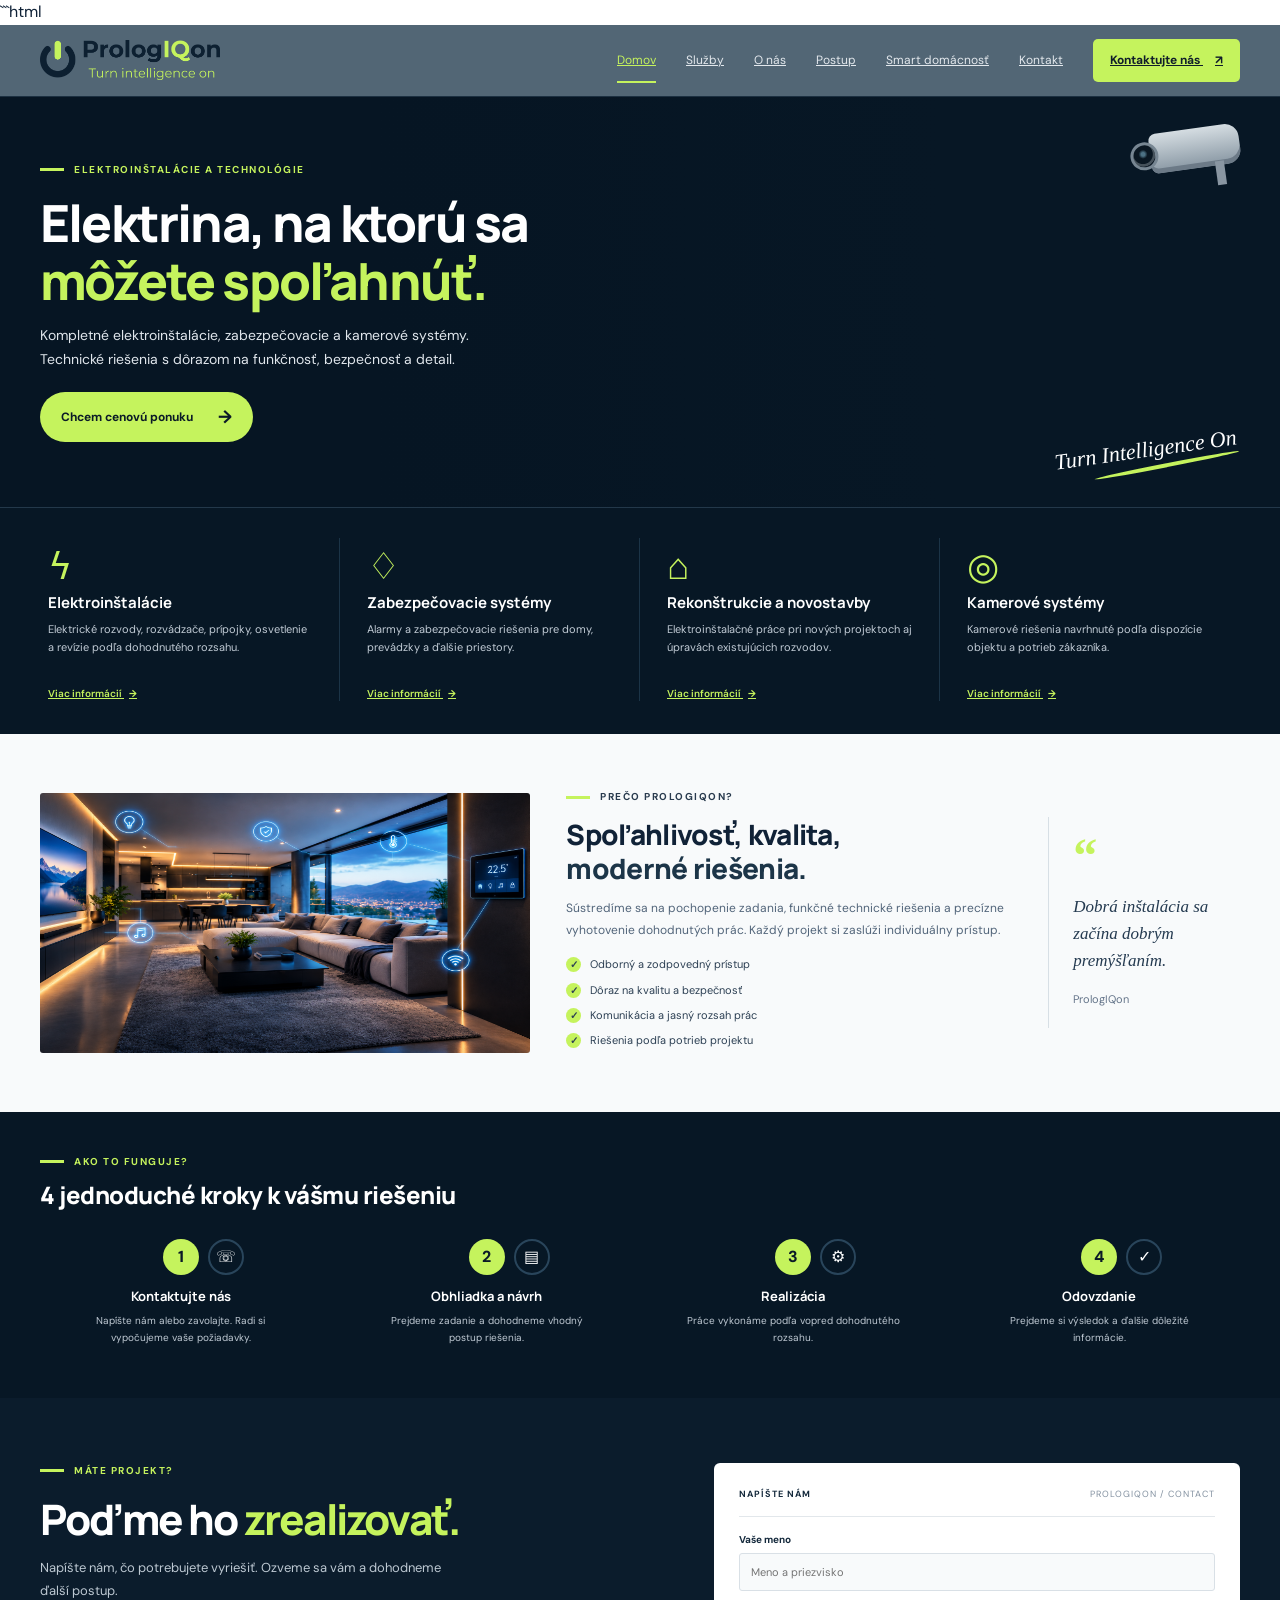
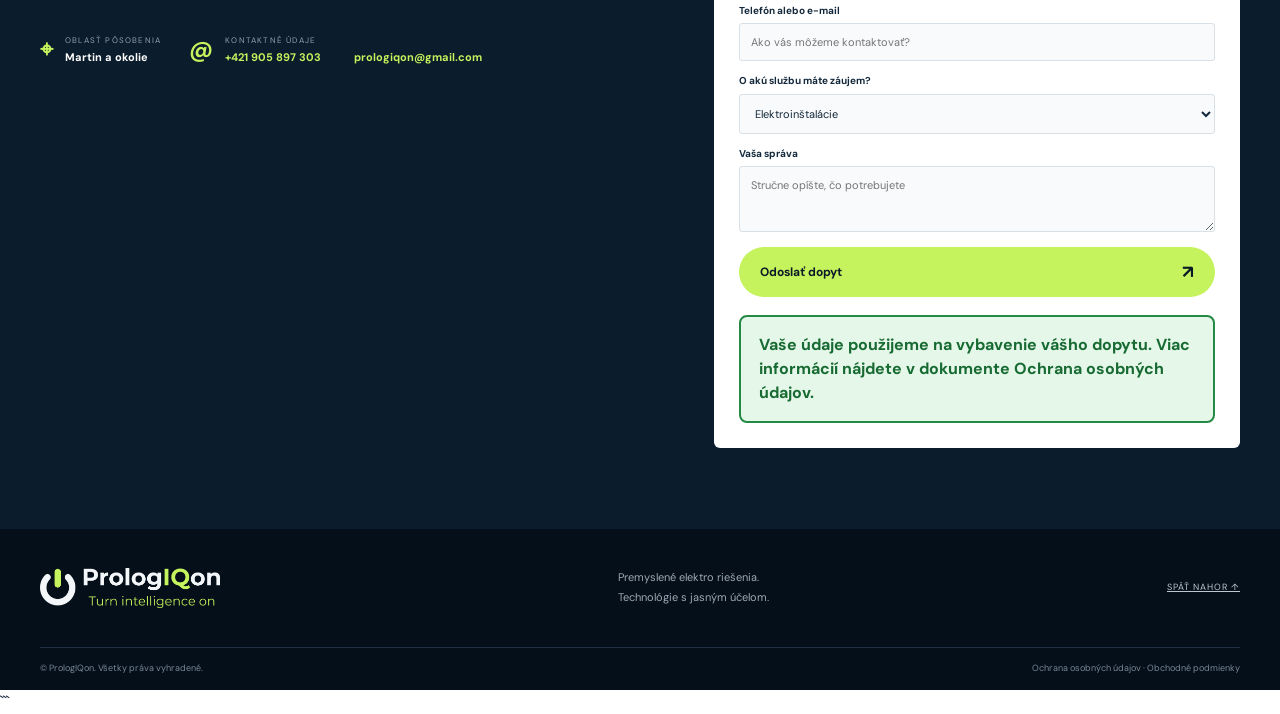
==== index.html @ 30c70019 "Update index.html" ====
```html
<!doctype html>
<html lang="sk">
<head>
<meta charset="utf-8">
<meta name="viewport" content="width=device-width, initial-scale=1">
<meta name="theme-color" content="#526675">
<link rel="icon" type="image/png" sizes="32x32" href="https://prologiqon.sk/favicon-32x32.png?v=2">
<meta name="description" content="PrologIQon – elektroinštalácie, zabezpečovacie a kamerové systémy. Martin a okolie.">
<title>PrologIQon | Elektroinštalácie a technológie</title>
<link rel="stylesheet" href="styles.css">
</head>
<body>

<header class="site-header">
  <div class="wrap nav">
    <a class="brand" href="#domov">
      <img src="prologiqon%20logo%20final.png" alt="PrologIQon">
    </a>
    <button class="menu" aria-label="Otvoriť menu" aria-expanded="false">
      <i></i><i></i><i></i>
    </button>
    <nav class="links">
      <a class="active" href="#domov">Domov</a>
      <a href="#sluzby">Služby</a>
      <a href="#onas">O nás</a>
      <a href="#postup">Postup</a>
      <a href="smart-domacnost.html">Smart domácnosť</a>
      <a href="#kontakt">Kontakt</a>
      <a class="nav-call" href="#kontakt">Kontaktujte nás <b>↗</b></a>
    </nav>
  </div>
</header>

<main>
<section class="hero" id="domov">
  <div class="hero-photo" role="img" aria-label="Moderný rodinný dom večer"></div>
  <div class="hero-shade"></div>
  <div class="wrap hero-inner">
    <div class="hero-copy">
      <div class="eyebrow"><span></span> ELEKTROINŠTALÁCIE A TECHNOLÓGIE</div>
      <h1>Elektrina, na ktorú sa <em>môžete spoľahnúť.</em></h1>
      <p>Kompletné elektroinštalácie, zabezpečovacie a kamerové systémy. Technické riešenia s dôrazom na funkčnosť, bezpečnosť a detail.</p>
      <a class="btn" href="#kontakt">Chcem cenovú ponuku <b>→</b></a>
    </div>
    <div class="hero-side">
      <div class="camera">
        <div class="camera-lens"></div>
        <div class="camera-body"></div>
        <div class="camera-arm"></div>
      </div>
      <div class="handwritten">Turn Intelligence On<span></span></div>
    </div>
  </div>
</section>

<section class="service-strip" id="sluzby">
  <div class="wrap service-grid">
    <article class="service">
      <div class="line-icon">ϟ</div>
      <h2>Elektroinštalácie</h2>
      <p>Elektrické rozvody, rozvádzače, prípojky, osvetlenie a revízie podľa dohodnutého rozsahu.</p>
      <a href="#kontakt">Viac informácií <b>→</b></a>
    </article>
    <article class="service">
      <div class="line-icon">♢</div>
      <h2>Zabezpečovacie systémy</h2>
      <p>Alarmy a zabezpečovacie riešenia pre domy, prevádzky a ďalšie priestory.</p>
      <a href="#kontakt">Viac informácií <b>→</b></a>
    </article>
    <article class="service">
      <div class="line-icon">⌂</div>
      <h2>Rekonštrukcie a novostavby</h2>
      <p>Elektroinštalačné práce pri nových projektoch aj úpravách existujúcich rozvodov.</p>
      <a href="#kontakt">Viac informácií <b>→</b></a>
    </article>
    <article class="service">
      <div class="line-icon">◎</div>
      <h2>Kamerové systémy</h2>
      <p>Kamerové riešenia navrhnuté podľa dispozície objektu a potrieb zákazníka.</p>
      <a href="#kontakt">Viac informácií <b>→</b></a>
    </article>
  </div>
</section>

<section class="about" id="onas">
  <div class="wrap about-grid">
    <div class="work-photo">
      <div class="photo-label">DETAILY, NA KTORÝCH ZÁLEŽÍ <span>PROLOGIQON / 01</span></div>
      <div class="electric-panel">
        <div class="panel-top"><span>POWER / CONTROL</span><i></i></div>
        <div class="panel-row">
          <b></b><b></b><b></b><b></b><b></b><b></b>
        </div>
        <div class="panel-wires"><i></i><i></i><i></i><i></i></div>
        <div class="panel-bottom">DISTRIBUTION SYSTEM</div>
      </div>
    </div>
    <div class="about-copy">
      <div class="eyebrow dark"><span></span> PREČO PROLOGIQON?</div>
      <h2>Spoľahlivosť, kvalita,<br><em>moderné riešenia.</em></h2>
      <p>Sústredíme sa na pochopenie zadania, funkčné technické riešenia a precízne vyhotovenie dohodnutých prác. Každý projekt si zaslúži individuálny prístup.</p>
      <ul>
        <li>Odborný a zodpovedný prístup</li>
        <li>Dôraz na kvalitu a bezpečnosť</li>
        <li>Komunikácia a jasný rozsah prác</li>
        <li>Riešenia podľa potrieb projektu</li>
      </ul>
    </div>
    <blockquote>
      <span>“</span>
      <p>Dobrá inštalácia sa začína dobrým premýšľaním.</p>
      <cite>PrologIQon</cite>
    </blockquote>
  </div>
</section>

<section class="steps" id="postup">
  <div class="wrap">
    <div class="eyebrow"><span></span> AKO TO FUNGUJE?</div>
    <h2>4 jednoduché kroky k vášmu riešeniu</h2>
    <div class="steps-grid">
      <article>
        <div class="step-number">1</div>
        <div class="step-icon">☏</div>
        <h3>Kontaktujte nás</h3>
        <p>Napíšte nám alebo zavolajte. Radi si vypočujeme vaše požiadavky.</p>
      </article>
      <article>
        <div class="step-number">2</div>
        <div class="step-icon">▤</div>
        <h3>Obhliadka a návrh</h3>
        <p>Prejdeme zadanie a dohodneme vhodný postup riešenia.</p>
      </article>
      <article>
        <div class="step-number">3</div>
        <div class="step-icon">⚙</div>
        <h3>Realizácia</h3>
        <p>Práce vykonáme podľa vopred dohodnutého rozsahu.</p>
      </article>
      <article>
        <div class="step-number">4</div>
        <div class="step-icon">✓</div>
        <h3>Odovzdanie</h3>
        <p>Prejdeme si výsledok a ďalšie dôležité informácie.</p>
      </article>
    </div>
  </div>
</section>

<section class="contact" id="kontakt">
  <div class="wrap contact-grid">
    <div>
      <div class="eyebrow"><span></span> MÁTE PROJEKT?</div>
      <h2>Poďme ho <em>zrealizovať.</em></h2>
      <p>Napíšte nám, čo potrebujete vyriešiť. Ozveme sa vám a dohodneme ďalší postup.</p>
      <div class="contact-facts">
        <div>
          <b>⌖</b>
          <span>
            <small>OBLASŤ PÔSOBENIA</small>
            <strong>Martin a okolie</strong>
          </span>
        </div>
        <div>
          <b>@</b>
          <span>
            <small>KONTAKTNÉ ÚDAJE</small>
            <strong>
              <a href="tel:+421905897303">+421 905 897 303</a>
              <a href="mailto:prologiqon@gmail.com">prologiqon@gmail.com</a>
            </strong>
          </span>
        </div>
      </div>
    </div>

    <form id="contact-form">
      <input type="hidden" name="access_key" value="d778e264-7744-4181-adea-b26a5d6d48b6">
      <div class="form-head">
        <b>NAPÍŠTE NÁM</b>
        <span>PROLOGIQON / CONTACT</span>
      </div>

      <label for="name">Vaše meno</label>
      <input id="name" name="name" required placeholder="Meno a priezvisko">

      <label for="reply">Telefón alebo e-mail</label>
      <input id="reply" name="reply" required placeholder="Ako vás môžeme kontaktovať?">

      <label for="kind">O akú službu máte záujem?</label>
      <select id="kind" name="kind">
        <option>Elektroinštalácie</option>
        <option>Zabezpečovacie systémy</option>
        <option>Kamerové systémy</option>
        <option>Rekonštrukcia / novostavba</option>
        <option>Iné</option>
      </select>

      <label for="message">Vaša správa</label>
      <textarea id="message" name="message" rows="3" placeholder="Stručne opíšte, čo potrebujete"></textarea>

      <button class="btn" type="submit">Odoslať dopyt <b>↗</b></button>

      <p class="form-note" id="form-note">
        Vaše údaje použijeme na vybavenie vášho dopytu.
        Viac informácií nájdete v dokumente
        <a href="ochrana-osobnych-udajov.html" target="_blank" rel="noopener">Ochrana osobných údajov</a>.
      </p>
    </form>
  </div>
</section>
</main>

<footer>
  <div class="wrap footer-top">
    <a class="brand footer-logo" href="#domov">
      <img src="prologiqon%20logo%20final%20web.png" alt="PrologIQon">
    </a>
    <p>Premyslené elektro riešenia.<br>Technológie s jasným účelom.</p>
    <a href="#domov">SPÄŤ NAHOR ↑</a>
  </div>

  <div class="wrap footer-bottom">
    <span>© <span id="year"></span> PrologIQon. Všetky práva vyhradené.</span>
    <span>
      <a href="ochrana-osobnych-udajov.html">Ochrana osobných údajov</a>
      · Obchodné podmienky
    </span>
  </div>
</footer>

<script src="script.js"></script>
</body>
</html>
```
---- styles.css ----
@import url('https://fonts.googleapis.com/css2?family=DM+Sans:wght@400;500;600;700&family=Manrope:wght@400;500;600;700;800&display=swap');

:root {
  --navy: #071725;
  --navy2: #0d2031;
  --lime: #c5f35d;
  --white: #fff;
  --ink: #102237;
  --muted: #637388;
  --pale: #f5f7f9;
  --line: #dfe5ea;
  --body: 'DM Sans', Arial, sans-serif;
  --head: 'Manrope', Arial, sans-serif;
}

* {
  box-sizing: border-box;
}

html {
  scroll-behavior: smooth;
  scroll-padding-top: 80px;
}

body {
  margin: 0;
  font-family: var(--body);
  color: var(--ink);
  line-height: 1.55;
}

.wrap {
  width: min(1200px, calc(100% - 54px));
  margin: auto;
}

.site-header {
  height: 72px;
  background: #526675;
  color: #fff;
  position: sticky;
  top: 0;
  z-index: 50;
  border-bottom: 1px solid #1c3041;
}

.nav {
  height: 100%;
  display: flex;
  align-items: center;
  justify-content: space-between;
}

.site-header .nav > .brand {
  margin-left: 0;
}

.brand {
  display: flex;
  align-items: center;
  gap: 10px;
  color: white;
}

.bolt {
  font-size: 48px;
  line-height: 1;
  color: var(--lime);
  font-weight: 800;
  transform: skew(-8deg);
}

.brand b {
  display: block;
  font: 800 23px var(--head);
  letter-spacing: -1.3px;
  line-height: 1;
}

.brand b span {
  color: var(--lime);
}

.brand small {
  display: block;
  font-size: 8px;
  letter-spacing: 2.2px;
  color: #b4c0cc;
  margin-top: 5px;
}

.links {
  display: flex;
  align-items: center;
  gap: 30px;
  font-size: 12px;
}

.links a {
  color: #e3e8ed;
}

.links a:hover,
.links .active {
  color: var(--lime);
}

.links .active {
  position: relative;
}

.links .active:after {
  content: "";
  position: absolute;
  bottom: -13px;
  left: 0;
  right: 0;
  height: 2px;
  background: var(--lime);
}

.nav-call {
  padding: 12px 17px;
  border-radius: 5px;
  background: var(--lime);
  color: #101d2a !important;
  font-weight: 700;
}

.nav-call b {
  margin-left: 12px;
}

.menu {
  display: none;
}

.hero {
  height: 410px;
  position: relative;
  overflow: hidden;
  background: var(--navy);
  color: white;
}

.hero-photo {
  position: absolute;
  inset: 0 0 0 30%;
  background: linear-gradient(90deg, #071725 0%, #07172525 40%, #07172508 100%), url('https://images.unsplash.com/photo-1600607687939-ce8a6c25118c?auto=format&fit=crop&w=1800&q=85') center 55%/cover no-repeat;
}

.hero-shade {
  position: absolute;
  inset: 0;
  background: linear-gradient(90deg, #061523 0%, #061523 29%, #061523d9 40%, transparent 74%);
}

.hero-inner {
  position: relative;
  height: 100%;
  display: flex;
  align-items: center;
  justify-content: space-between;
}

.hero-copy {
  max-width: 520px;
  padding: 25px 0;
}

.eyebrow {
  font-size: 10px;
  letter-spacing: 1.5px;
  font-weight: 700;
  color: var(--lime);
  display: flex;
  align-items: center;
  gap: 10px;
}

.eyebrow > span {
  width: 24px;
  height: 3px;
  background: var(--lime);
  display: inline-block;
}

.hero h1,
.contact h2 {
  font: 800 clamp(36px, 4vw, 52px)/1.12 var(--head);
  letter-spacing: -1.8px;
  margin: 17px 0 12px;
}

.hero h1 em,
.contact h2 em {
  font-style: normal;
  color: var(--lime);
}

.hero-copy p {
  max-width: 485px;
  color: #e0e6ec;
  font-size: 14px;
  line-height: 1.75;
  margin-bottom: 20px;
}

.btn {
  display: inline-flex;
  align-items: center;
  justify-content: space-between;
  gap: 25px;
  border: 0;
  border-radius: 28px;
  background: var(--lime);
  color: #0b1a27;
  font: 700 12px var(--body);
  padding: 13px 21px;
  cursor: pointer;
  text-decoration: none;
}

.btn:hover {
  background: #d8ff8a;
}

.btn b {
  font-size: 18px;
}

.hero-side {
  align-self: stretch;
  min-width: 210px;
  position: relative;
}

.camera {
  position: absolute;
  right: 0;
  top: 26px;
  width: 115px;
  height: 55px;
  transform: rotate(-8deg);
}

.camera-body {
  position: absolute;
  right: 0;
  top: 7px;
  width: 90px;
  height: 40px;
  background: linear-gradient(#d5dde2, #8796a2);
  border-radius: 7px 14px 14px 7px;
  box-shadow: inset 0 -5px 0 #6c7a87;
}

.camera-lens {
  position: absolute;
  z-index: 2;
  left: 5px;
  top: 14px;
  width: 28px;
  height: 28px;
  border-radius: 50%;
  background: radial-gradient(circle at 45% 40%, #4c7184 0 10%, #0a1722 25% 52%, #45515a 57% 67%, #121e2a 70%);
  border: 3px solid #778692;
}

.camera-arm {
  position: absolute;
  right: 18px;
  top: 43px;
  width: 9px;
  height: 24px;
  background: #8996a2;
}

.handwritten {
  position: absolute;
  right: 3px;
  bottom: 44px;
  font: italic 22px Georgia, serif;
  transform: rotate(-8deg);
  white-space: nowrap;
}

.handwritten span {
  position: absolute;
  bottom: -7px;
  left: 20%;
  width: 80%;
  height: 4px;
  background: var(--lime);
  transform: rotate(-3deg);
  border-radius: 50%;
}

.service-strip {
  background: #071725;
  color: #fff;
  padding: 30px 0 33px;
  border-top: 1px solid #23384a;
}

.service-grid {
  display: grid;
  grid-template-columns: repeat(4, 1fr);
}

.service {
  padding: 0 27px;
  border-right: 1px solid #1b3447;
}

.service:first-child {
  padding-left: 8px;
}

.service:last-child {
  border: 0;
}

.line-icon {
  font-size: 37px;
  color: var(--lime);
  height: 45px;
  font-weight: 400;
}

.service h2 {
  font: 700 15px var(--head);
  margin: 9px 0 7px;
}

.service p {
  font-size: 11px;
  line-height: 1.7;
  color: #c1cbd5;
  min-height: 56px;
  margin: 0 0 10px;
}

.service a {
  font-size: 10px;
  color: var(--lime);
  font-weight: 600;
}

.service a b {
  margin-left: 5px;
}

.about {
  background: #f8fafb;
  padding: 55px 0;
}

.about-grid {
  display: grid;
  grid-template-columns: 1.1fr 1fr .43fr;
  gap: 36px;
  align-items: center;
}

.work-photo {
  height: 260px;
  background: linear-gradient(135deg, #0a1a29, #344657);
  border-radius: 3px;
  position: relative;
  overflow: hidden;
  padding: 23px;
  display: flex;
  align-items: center;
  justify-content: center;
}

.work-photo:before {
  content: "";
  position: absolute;
  inset: 0;
  background: linear-gradient(120deg, #102b3b88, #08142130), repeating-linear-gradient(90deg, transparent 0 30px, #ffffff0a 31px 32px);
}

.photo-label {
  position: absolute;
  top: 15px;
  left: 17px;
  right: 17px;
  color: #d7e0e7;
  font-size: 8px;
  letter-spacing: 1.3px;
  display: flex;
  justify-content: space-between;
}

.photo-label span {
  color: var(--lime);
}

.electric-panel {
  position: relative;
  width: 80%;
  background: #cbd4d8;
  border: 7px solid #7b8991;
  border-radius: 4px;
  padding: 14px;
  box-shadow: 0 15px 35px #0005;
}

.panel-top {
  font-size: 8px;
  letter-spacing: 1.5px;
  display: flex;
  justify-content: space-between;
  color: #273746;
}

.panel-top i {
  height: 7px;
  width: 7px;
  background: var(--lime);
  border-radius: 50%;
}

.panel-row {
  display: flex;
  gap: 5px;
  margin-top: 12px;
}

.panel-row b {
  height: 80px;
  flex: 1;
  background: linear-gradient(90deg, #e7ebec, #9ba8b1, #e3e7e9);
  border: 1px solid #82919a;
  border-radius: 2px;
  position: relative;
}

.panel-row b:after {
  content: "";
  position: absolute;
  top: 14px;
  left: 5px;
  right: 5px;
  height: 22px;
  background: #263848;
}

.panel-wires {
  display: flex;
  gap: 8px;
  margin-top: 13px;
}

.panel-wires i {
  height: 4px;
  flex: 1;
  background: #4d6b80;
}

.panel-wires i:nth-child(2) {
  background: #c6df54;
}

.panel-bottom {
  font-size: 7px;
  letter-spacing: 1.5px;
  color: #263746;
  margin-top: 10px;
}

.dark {
  color: #293b4e;
}

.about-copy h2 {
  font: 800 28px/1.22 var(--head);
  letter-spacing: -.7px;
  margin: 12px 0;
}

.about-copy h2 em {
  font-style: normal;
  color: #1c3548;
}

.about-copy p {
  font-size: 12px;
  color: #52657a;
  line-height: 1.85;
}

.about-copy ul {
  padding: 0;
  list-style: none;
  margin: 15px 0 0;
}

.about-copy li {
  font-size: 11px;
  margin: 8px 0;
  color: #2d4054;
}

.about-copy li:before {
  content: "✓";
  display: inline-grid;
  place-items: center;
  width: 15px;
  height: 15px;
  border-radius: 50%;
  background: var(--lime);
  font-size: 10px;
  font-weight: 800;
  margin-right: 9px;
}

.about blockquote {
  border-left: 1px solid #d7dfe5;
  padding: 20px 0 20px 24px;
  margin: 0;
  color: #243a50;
}

.about blockquote > span {
  font: 700 48px Georgia;
  color: var(--lime);
  line-height: .8;
}

.about blockquote p {
  font: italic 17px/1.6 Georgia, serif;
}

.about cite {
  font-size: 11px;
  font-style: normal;
  color: #65758a;
}

.steps {
  background: #071725;
  color: #fff;
  padding: 42px 0 52px;
}

.steps h2 {
  font: 800 24px var(--head);
  letter-spacing: -.5px;
  margin: 9px 0 28px;
}

.steps-grid {
  display: grid;
  grid-template-columns: repeat(4, 1fr);
  gap: 25px;
}

.steps-grid article {
  position: relative;
  text-align: center;
  padding: 0 13px;
}

.step-number {
  width: 36px;
  height: 36px;
  border-radius: 50%;
  background: var(--lime);
  color: #0b1a27;
  font-weight: 800;
  display: grid;
  place-items: center;
  margin: 0 auto 10px;
}

.step-icon {
  position: absolute;
  top: 0;
  left: calc(50% + 27px);
  width: 36px;
  height: 36px;
  border: 2px solid #29455b;
  border-radius: 50%;
  display: grid;
  place-items: center;
  font-size: 16px;
}

.steps-grid h3 {
  font: 700 13px var(--head);
  margin: 12px 0 7px;
}

.steps-grid p {
  font-size: 10px;
  line-height: 1.7;
  color: #c0cad4;
  max-width: 220px;
  margin: auto;
}

.contact {
  background: #0b1c2c;
  color: #fff;
  padding: 65px 0;
}

.contact-grid {
  display: grid;
  grid-template-columns: 1fr .9fr;
  gap: 90px;
  align-items: start;
}

.contact h2 {
  font-size: 42px;
}

.contact > div > p,
.contact-grid > div > p {
  font-size: 13px;
  line-height: 1.8;
  color: #bdc8d2;
  max-width: 430px;
}

.contact-facts {
  display: flex;
  gap: 28px;
  margin-top: 30px;
}

.contact-facts > div {
  display: flex;
  gap: 12px;
  align-items: center;
}

.contact-facts > div > b {
  color: var(--lime);
  font-size: 23px;
}

.contact-facts small,
.contact-facts strong {
  display: block;
}

.contact-facts small {
  font-size: 8px;
  letter-spacing: 1.2px;
  color: #91a0b0;
}

.contact-facts strong {
  font-size: 11px;
  margin-top: 3px;
}

.contact form {
  background: #fff;
  color: #13283b;
  padding: 25px;
  border-radius: 6px;
}

.form-head {
  display: flex;
  justify-content: space-between;
  border-bottom: 1px solid #e2e7eb;
  padding-bottom: 14px;
  margin-bottom: 15px;
  font-size: 9px;
  letter-spacing: 1px;
}

.form-head span {
  color: #8391a0;
}

.contact label {
  display: block;
  font-size: 10px;
  font-weight: 700;
  margin: 12px 0 5px;
}

.contact input,
.contact select,
.contact textarea {
  display: block;
  width: 100%;
  border: 1px solid #d9e0e6;
  background: #f8fafb;
  border-radius: 3px;
  padding: 11px;
  font: 11px var(--body);
  color: #13283b;
}

.contact textarea {
  resize: vertical;
}

.contact form .btn {
  width: 100%;
  margin-top: 15px;
}

.form-note {
  font-size: 9px;
  line-height: 1.6;
  color: #7c8996;
  margin-bottom: 0;
}

footer {
  background: #050f19;
  color: #fff;
}

.footer-top {
  display: flex;
  align-items: center;
  justify-content: space-between;
  padding: 28px 0;
  border-bottom: 1px solid #203041;
}

.footer-top p {
  font-size: 11px;
  color: #9daab7;
  line-height: 1.8;
}

.footer-top > a:last-child {
  font-size: 9px;
  letter-spacing: 1px;
  color: #bdc7d0;
}

.footer-bottom {
  display: flex;
  justify-content: space-between;
  padding: 14px 0;
  color: #788798;
  font-size: 9px;
}

@media (max-width: 850px) {
  .links {
    gap: 15px;
  }

  .links a {
    font-size: 11px;
  }

  .nav-call {
    padding: 10px;
  }

  .hero-side {
    min-width: 150px;
  }

  .about-grid {
    grid-template-columns: 1fr 1fr;
  }

  .about blockquote {
    grid-column: 2;
    border-left: 0;
    padding: 0;
  }

  .service {
    padding: 0 15px;
  }

  .contact-grid {
    gap: 40px;
  }
}

@media (max-width: 650px) {
  .wrap {
    width: calc(100% - 34px);
  }

  .site-header {
    height: 66px;
  }

  .bolt {
    font-size: 40px;
  }

  .brand b {
    font-size: 20px;
  }

  .menu {
    display: flex;
    flex-direction: column;
    gap: 5px;
    background: none;
    border: 0;
  }

  .menu i {
    display: block;
    width: 24px;
    height: 2px;
    background: white;
  }

  .links {
    display: none;
    position: absolute;
    top: 66px;
    left: 0;
    right: 0;
    background: #F4F7F9;
    padding: 16px 22px 22px;
    flex-direction: column;
    align-items: stretch;
    gap: 0;
  }

  .links.open {
    display: flex;
  }

  .links a {
    padding: 12px 0;
  }

  .links .active:after {
    display: none;
  }

  .links .nav-call {
    padding: 12px 15px;
    margin-top: 8px;
  }

  .hero {
    height: auto;
    min-height: 560px;
  }

  .hero-photo {
    inset: 0;
    background-position: center;
    background-image: linear-gradient(90deg, #061523ed, #06152399), url('https://images.unsplash.com/photo-1600607687939-ce8a6c25118c?auto=format&fit=crop&w=1200&q=80');
  }

  .hero-shade {
    background: linear-gradient(0deg, #061523 0%, #06152360 80%, #06152355);
  }

  .hero-inner {
    align-items: flex-start;
  }

  .hero-copy {
    padding: 55px 0 180px;
  }

  .hero h1 {
    font-size: 40px;
  }

  .hero-copy p {
    font-size: 13px;
  }

  .hero-side {
    position: absolute;
    bottom: 0;
    right: 0;
    height: 170px;
    width: 100%;
  }

  .hero-side .camera,
  .hero-side .camera-body,
  .hero-side .camera-lens,
  .hero-side .camera-arm {
    display: none !important;
  }

  .hero-side > img {
    width: 100%;
    height: auto;
    display: block;
    border-radius: 12px;
    position: relative;
    z-index: 1;
  }

  .hero-side .handwritten {
    z-index: 2;
  }

  .service-grid {
    grid-template-columns: 1fr 1fr;
    gap: 0;
  }

  .service {
    padding: 18px 12px;
    border-bottom: 1px solid #1b3447;
  }

  .service:first-child {
    padding-left: 12px;
  }

  .service:nth-child(2) {
    border-right: 0;
  }

  .service:nth-child(3) {
    padding-left: 12px;
  }

  .service h2 {
    font-size: 13px;
  }

  .service p {
    min-height: 70px;
    font-size: 10px;
  }

  .line-icon {
    font-size: 30px;
  }

  .about {
    padding: 38px 0;
  }

  .about-grid {
    grid-template-columns: 1fr;
    gap: 25px;
  }

  .work-photo {
    height: 235px;
  }

  .about-copy h2 {
    font-size: 27px;
  }

  .about blockquote {
    grid-column: auto;
    border-left: 1px solid #d7dfe5;
    padding-left: 20px;
  }

  .steps-grid {
    grid-template-columns: 1fr 1fr;
    gap: 28px 12px;
  }

  .steps h2 {
    font-size: 22px;
  }

  .step-icon {
    left: calc(50% + 23px);
    width: 30px;
    height: 30px;
  }

  .step-number {
    width: 32px;
    height: 32px;
  }

  .contact {
    padding: 45px 0;
  }

  .contact-grid {
    grid-template-columns: 1fr;
    gap: 30px;
  }

  .contact h2 {
    font-size: 38px;
  }

  .contact-facts {
    flex-direction: column;
    gap: 17px;
  }

  .contact form {
    padding: 20px;
  }

  .footer-top {
    flex-wrap: wrap;
    gap: 14px;
  }

  .footer-top p {
    order: 3;
    width: 100%;
  }

  .footer-bottom {
    flex-direction: column;
    gap: 8px;
  }
}

.contact-facts a {
  color: #C5F35D;
  white-space: nowrap;
  text-decoration: none;
  margin-right: 30px;
}

.contact-facts strong {
  white-space: nowrap;
}

.footer-logo img {
  display: block;
  width: 180px;
  height: auto;
  max-width: 100%;
}

.site-header .brand img {
  display: block;
  width: 180px;
  height: auto;
  max-height: 58px;
  object-fit: contain;
}

/* Výrazné potvrdenie odoslania kontaktného formulára */
.contact .form-note {
  margin-top: 18px;
  padding: 16px 18px;
  border-radius: 8px;
  background: #e5f7e9;
  border: 2px solid #248a45;
  color: #176b32;
  font-size: 16px;
  font-weight: 700;
  line-height: 1.5;
}

/* Po úspešnom odoslaní */
.contact .form-note.success {
  background: #d9fbe2;
  border: 2px solid #16803a;
  color: #125c2c;
  font-size: 17px;
  font-weight: 800;
  padding: 20px;
  box-shadow: 0 3px 12px rgba(22, 128, 58, 0.15);
}

/* Ostrý obrázok inteligentnej domácnosti v sekcii O nás */
.work-photo {
  background-image: url('photo.png') !important;
  background-position: center center !important;
  background-size: 100% 100% !important;
  background-repeat: no-repeat !important;
  filter: none !important;
  opacity: 1 !important;
}

.work-photo::before {
  display: none !important;
}

.work-photo > * {
  display: none !important;
}

/* Oprava horného loga PrologIQon */
.site-header .nav {
  position: relative;
}

.site-header .nav > .brand {
  display: flex !important;
  flex: 0 0 auto;
  margin-left: 0 !important;
  visibility: visible !important;
  opacity: 1 !important;
  position: relative;
  z-index: 2;
}

.site-header .nav > .brand img {
  display: block !important;
  width: 180px !important;
  height: auto !important;
  max-height: 58px;
  object-fit: contain;
  visibility: visible !important;
  opacity: 1 !important;
}

@media (max-width: 650px) {
  .site-header .nav > .brand img {
    width: 150px !important;
    max-height: 54px;
  }
}

/* Jednotná farba hlavičky na mobile aj počítači */
.site-header {
  background-color: #526675 !important;
}

/* Odkaz na ochranu osobných údajov pod kontaktným formulárom */
.contact .form-note a,
.contact .form-note a:visited {
  color: inherit !important;
  text-decoration: underline;
  text-decoration-color: transparent;
  text-underline-offset: 3px;
}

.contact .form-note a:hover,
.contact .form-note a:focus-visible {
  color: #071725 !important;
  text-decoration-color: currentColor;
}

/* Odkaz na ochranu osobných údajov v pätičke */
.footer-bottom a,
.footer-bottom a:visited {
  color: inherit !important;
  text-decoration: none;
  transition: color 0.2s ease;
}

.footer-bottom a:hover,
.footer-bottom a:focus-visible {
  color: #C5F35D !important;
  text-decoration: underline;
  text-underline-offset: 3px;
}
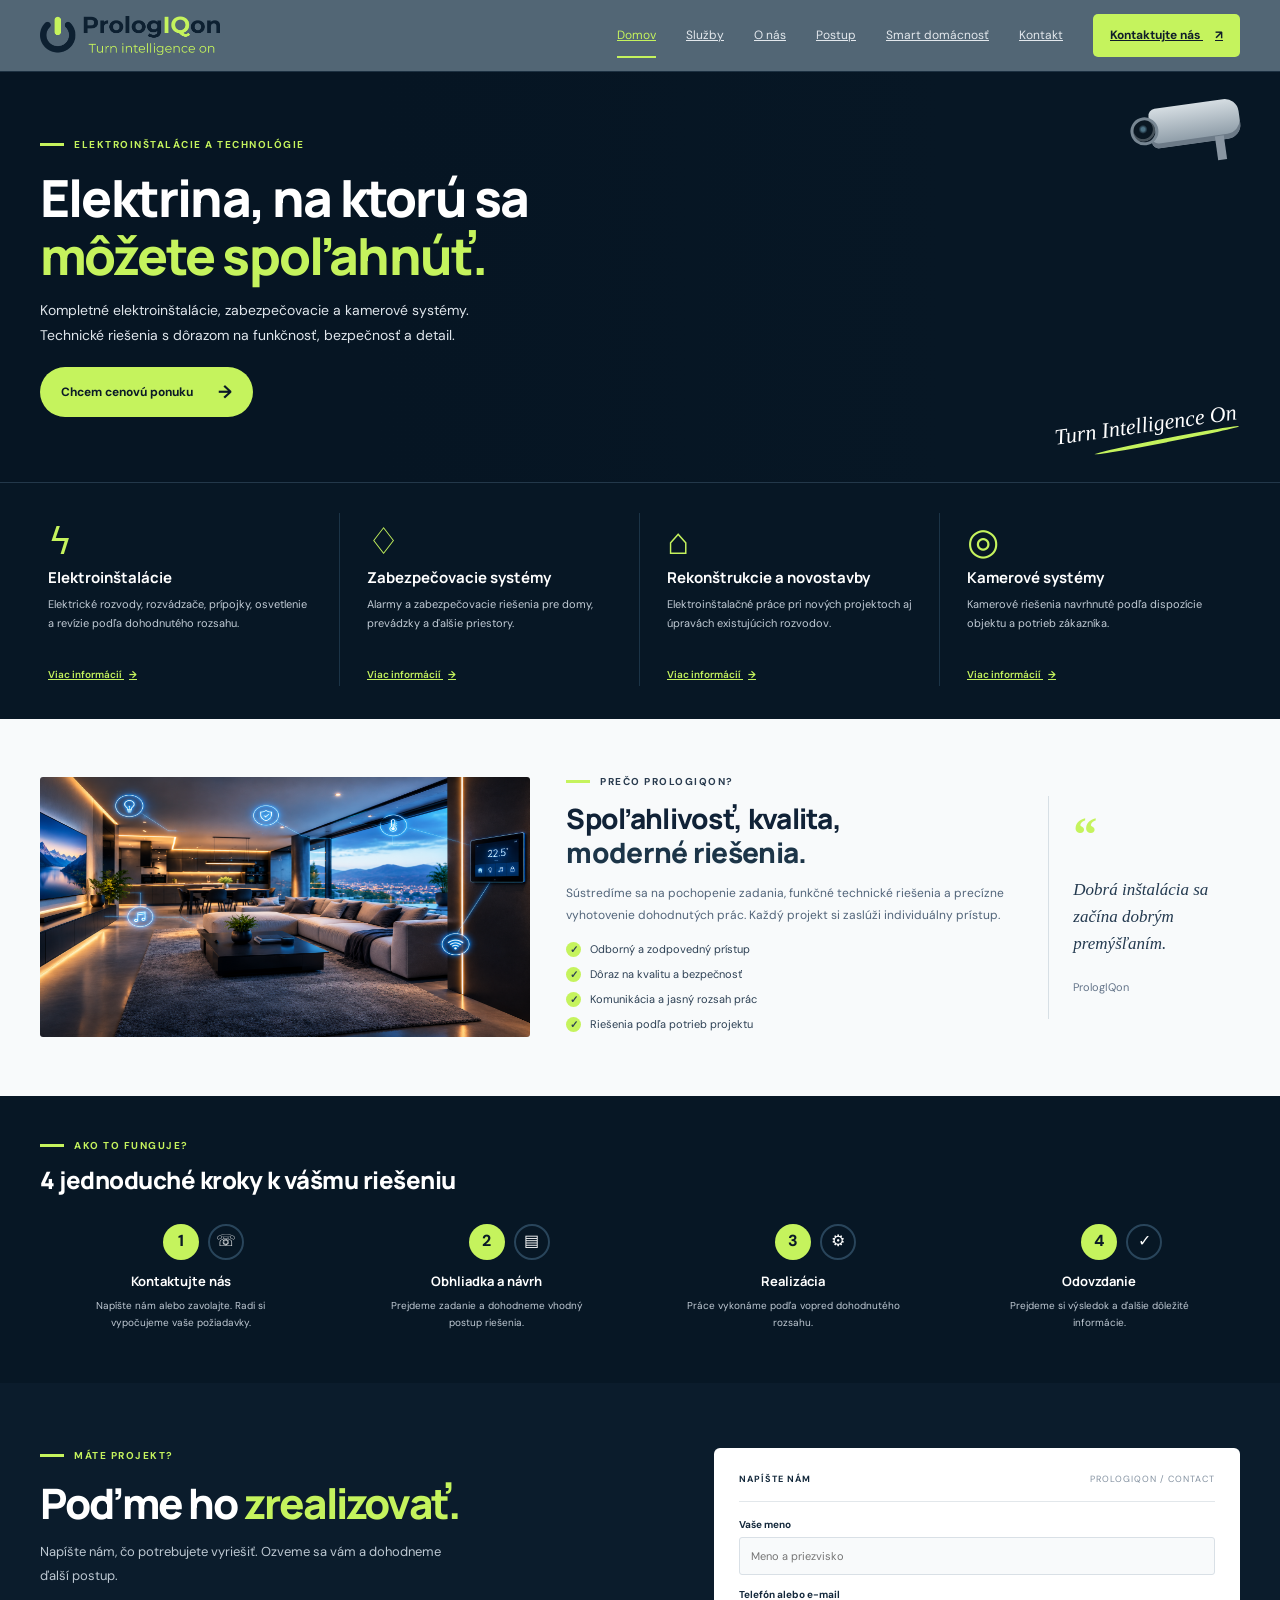
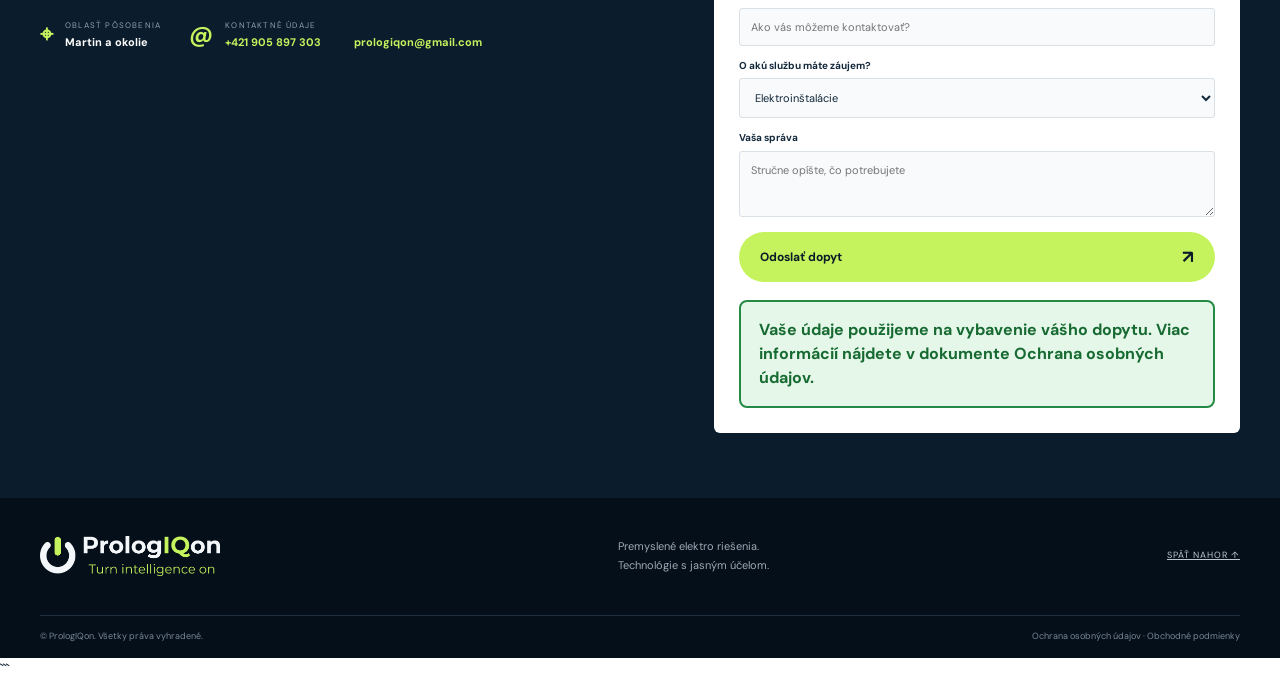
==== commit dc05ed14: "Update index.html" ====
--- a/index.html
+++ b/index.html
@@ -1,4 +1,4 @@
-```html
+
 <!doctype html>
 <html lang="sk">
 <head>
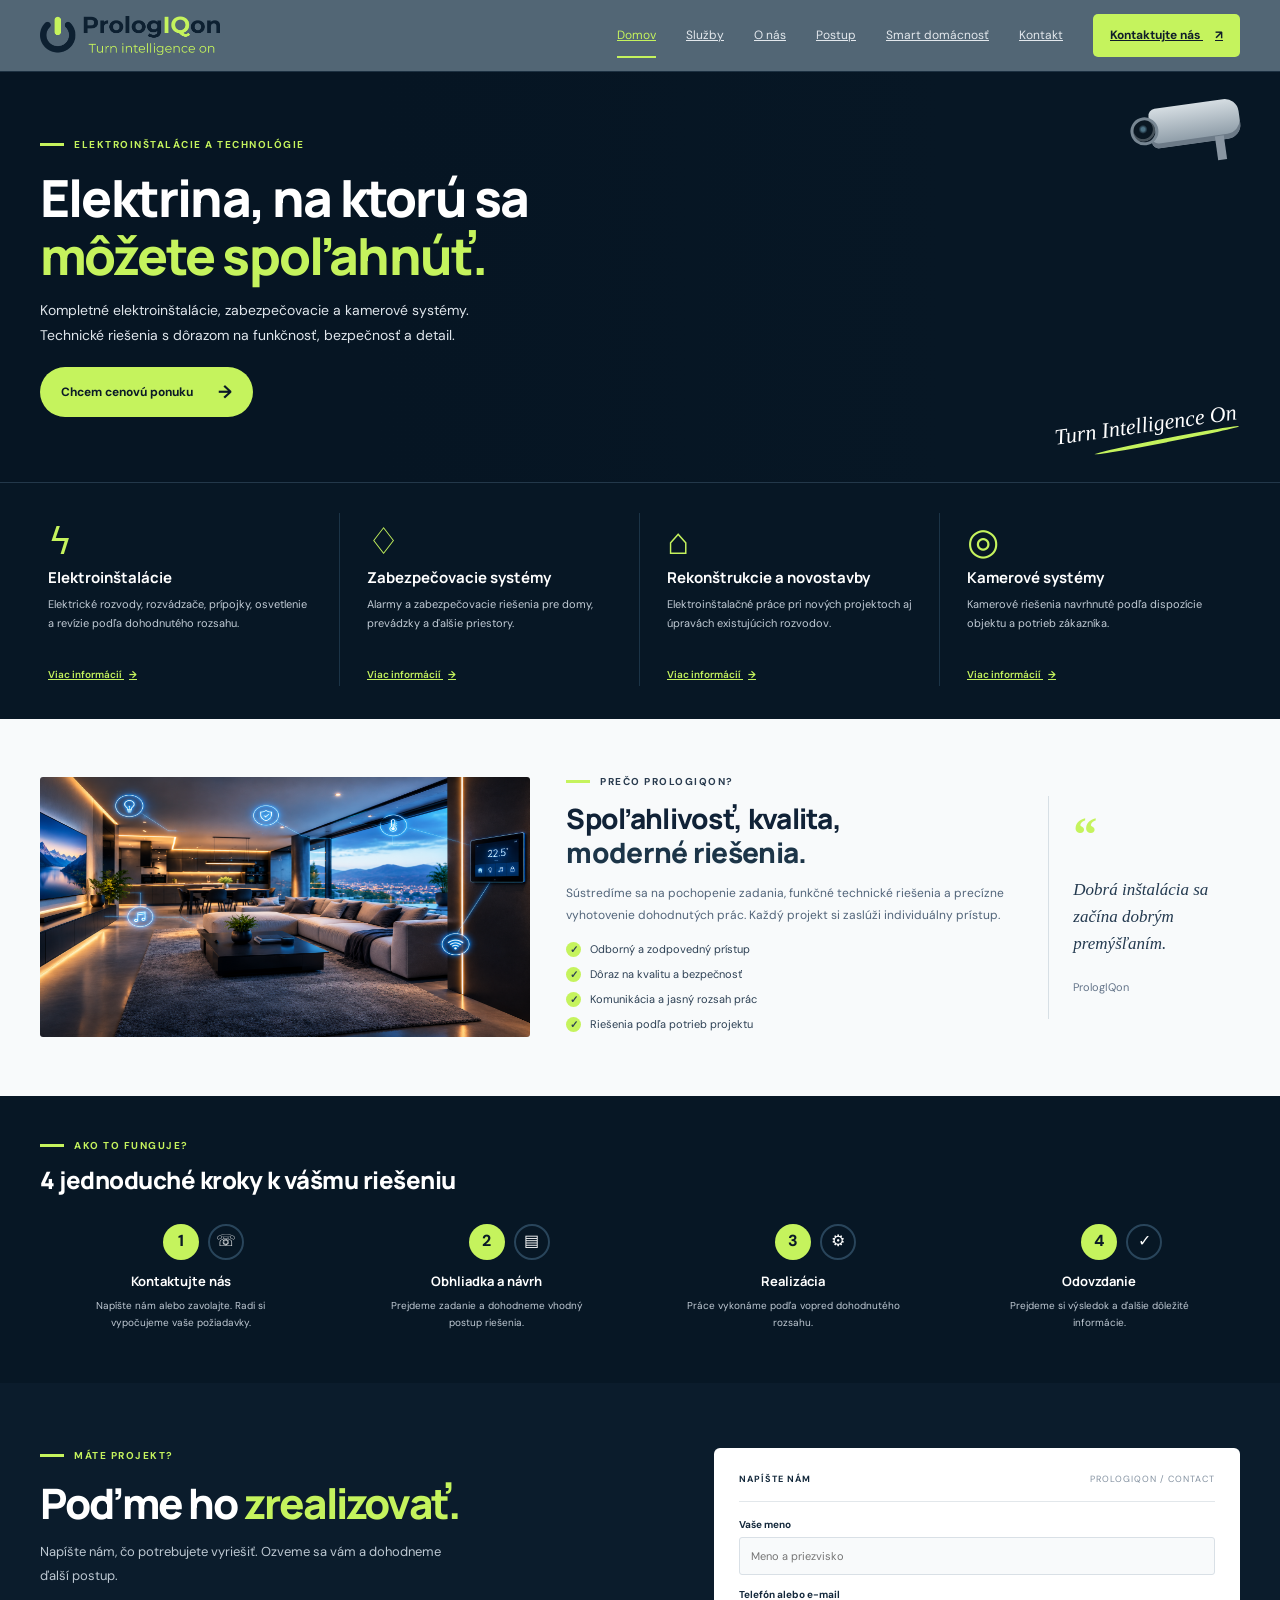
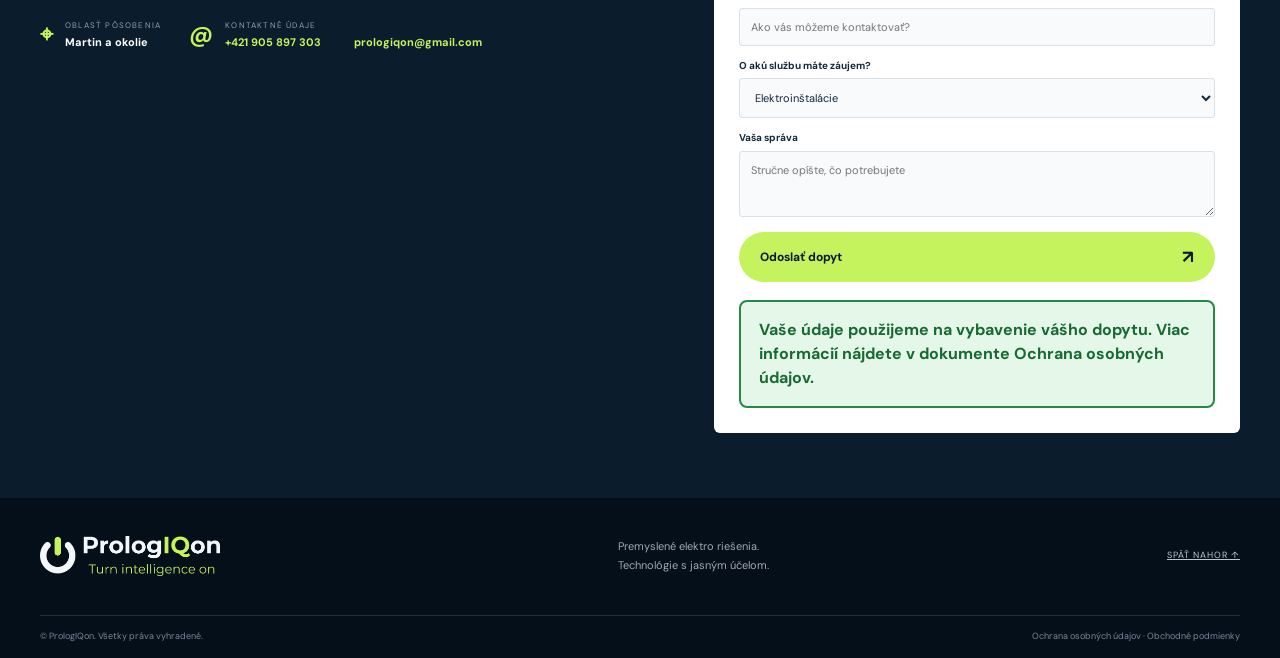
==== commit d8e96803: "Update index.html" ====
--- a/index.html
+++ b/index.html
@@ -233,4 +233,3 @@
 <script src="script.js"></script>
 </body>
 </html>
-```
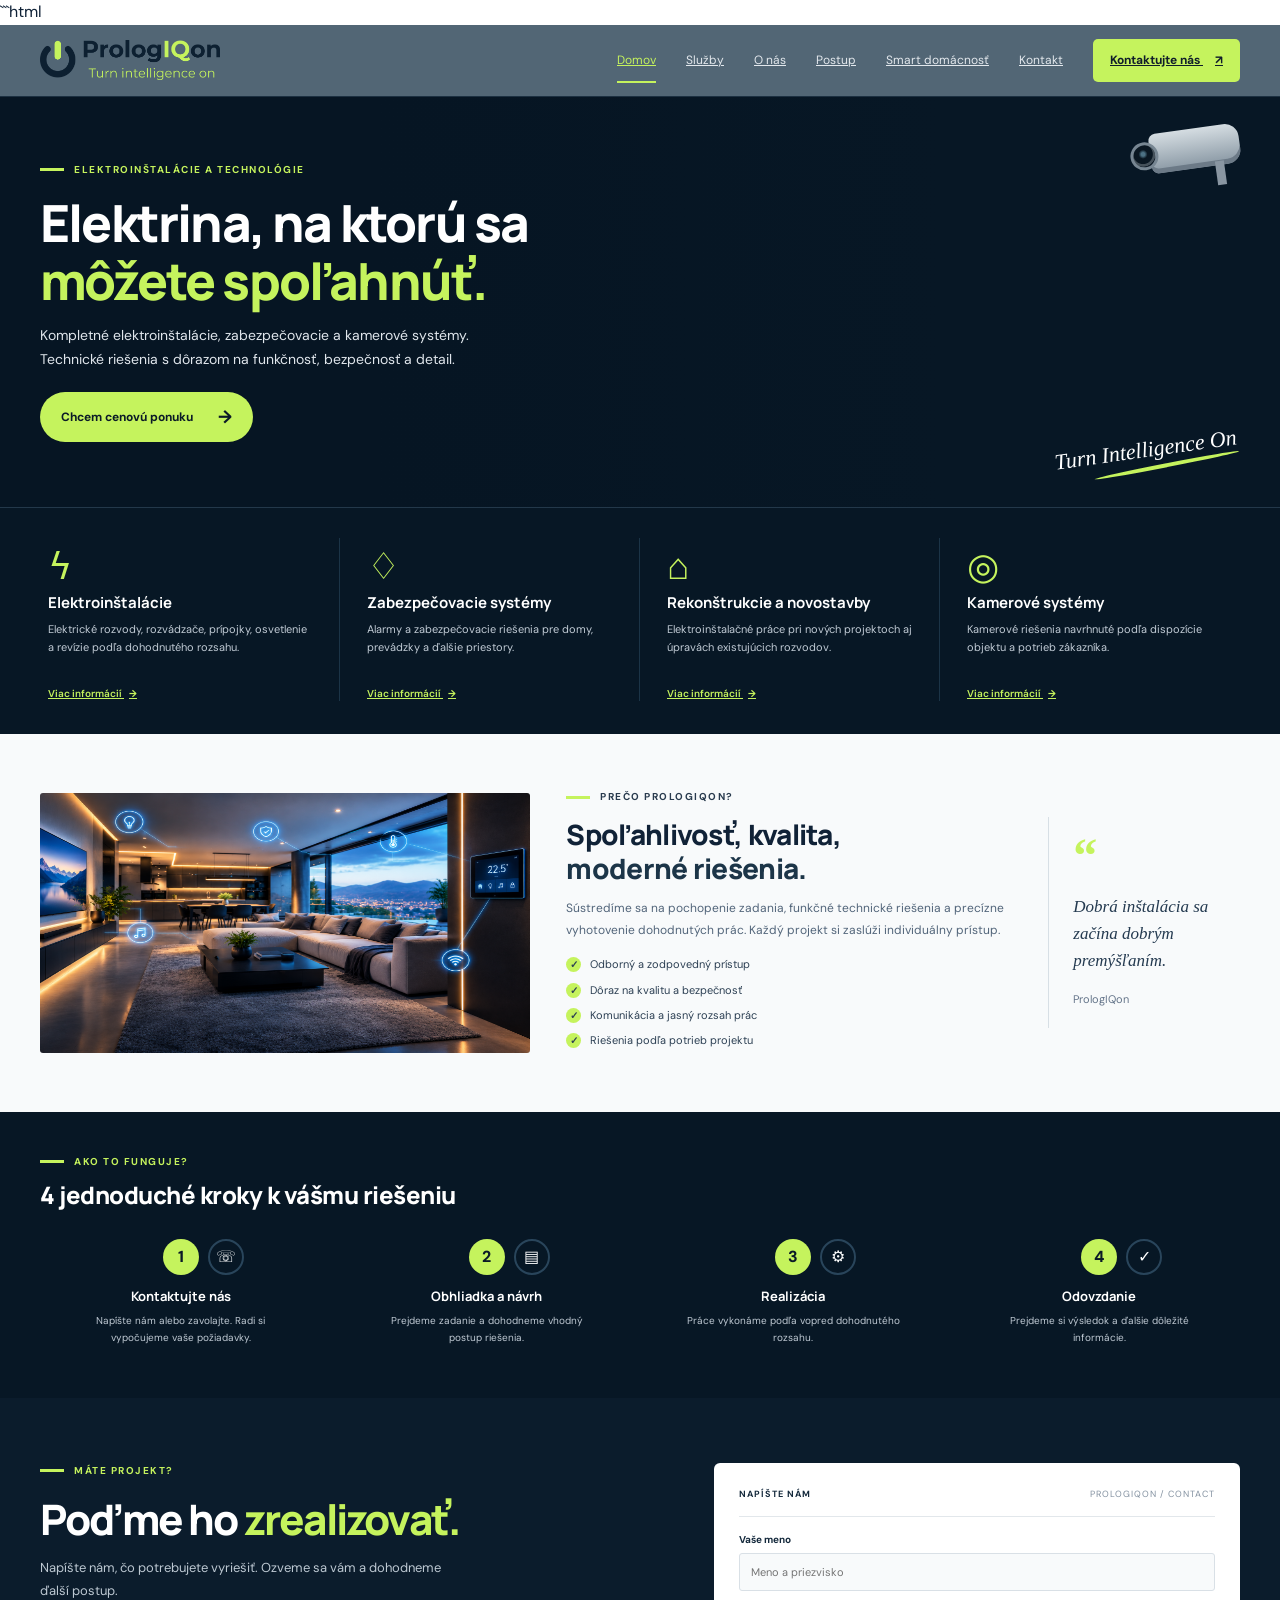
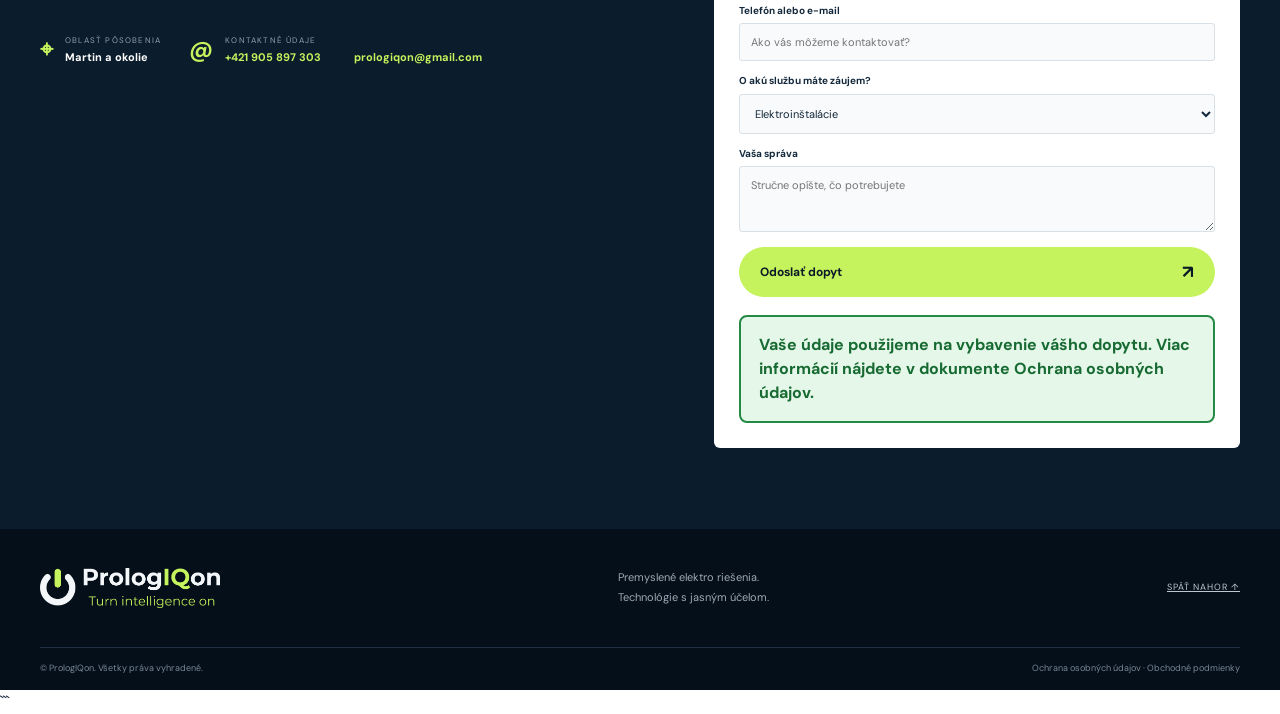
==== commit a327bed0: "Update index.html" ====
--- a/index.html
+++ b/index.html
@@ -1,4 +1,4 @@
-
+```html
 <!doctype html>
 <html lang="sk">
 <head>
@@ -8,7 +8,7 @@
 <link rel="icon" type="image/png" sizes="32x32" href="https://prologiqon.sk/favicon-32x32.png?v=2">
 <meta name="description" content="PrologIQon – elektroinštalácie, zabezpečovacie a kamerové systémy. Martin a okolie.">
 <title>PrologIQon | Elektroinštalácie a technológie</title>
-<link rel="stylesheet" href="styles.css">
+<link rel="stylesheet" href="styles.css?v=2">
 </head>
 <body>
 
@@ -233,3 +233,4 @@
 <script src="script.js"></script>
 </body>
 </html>
+```
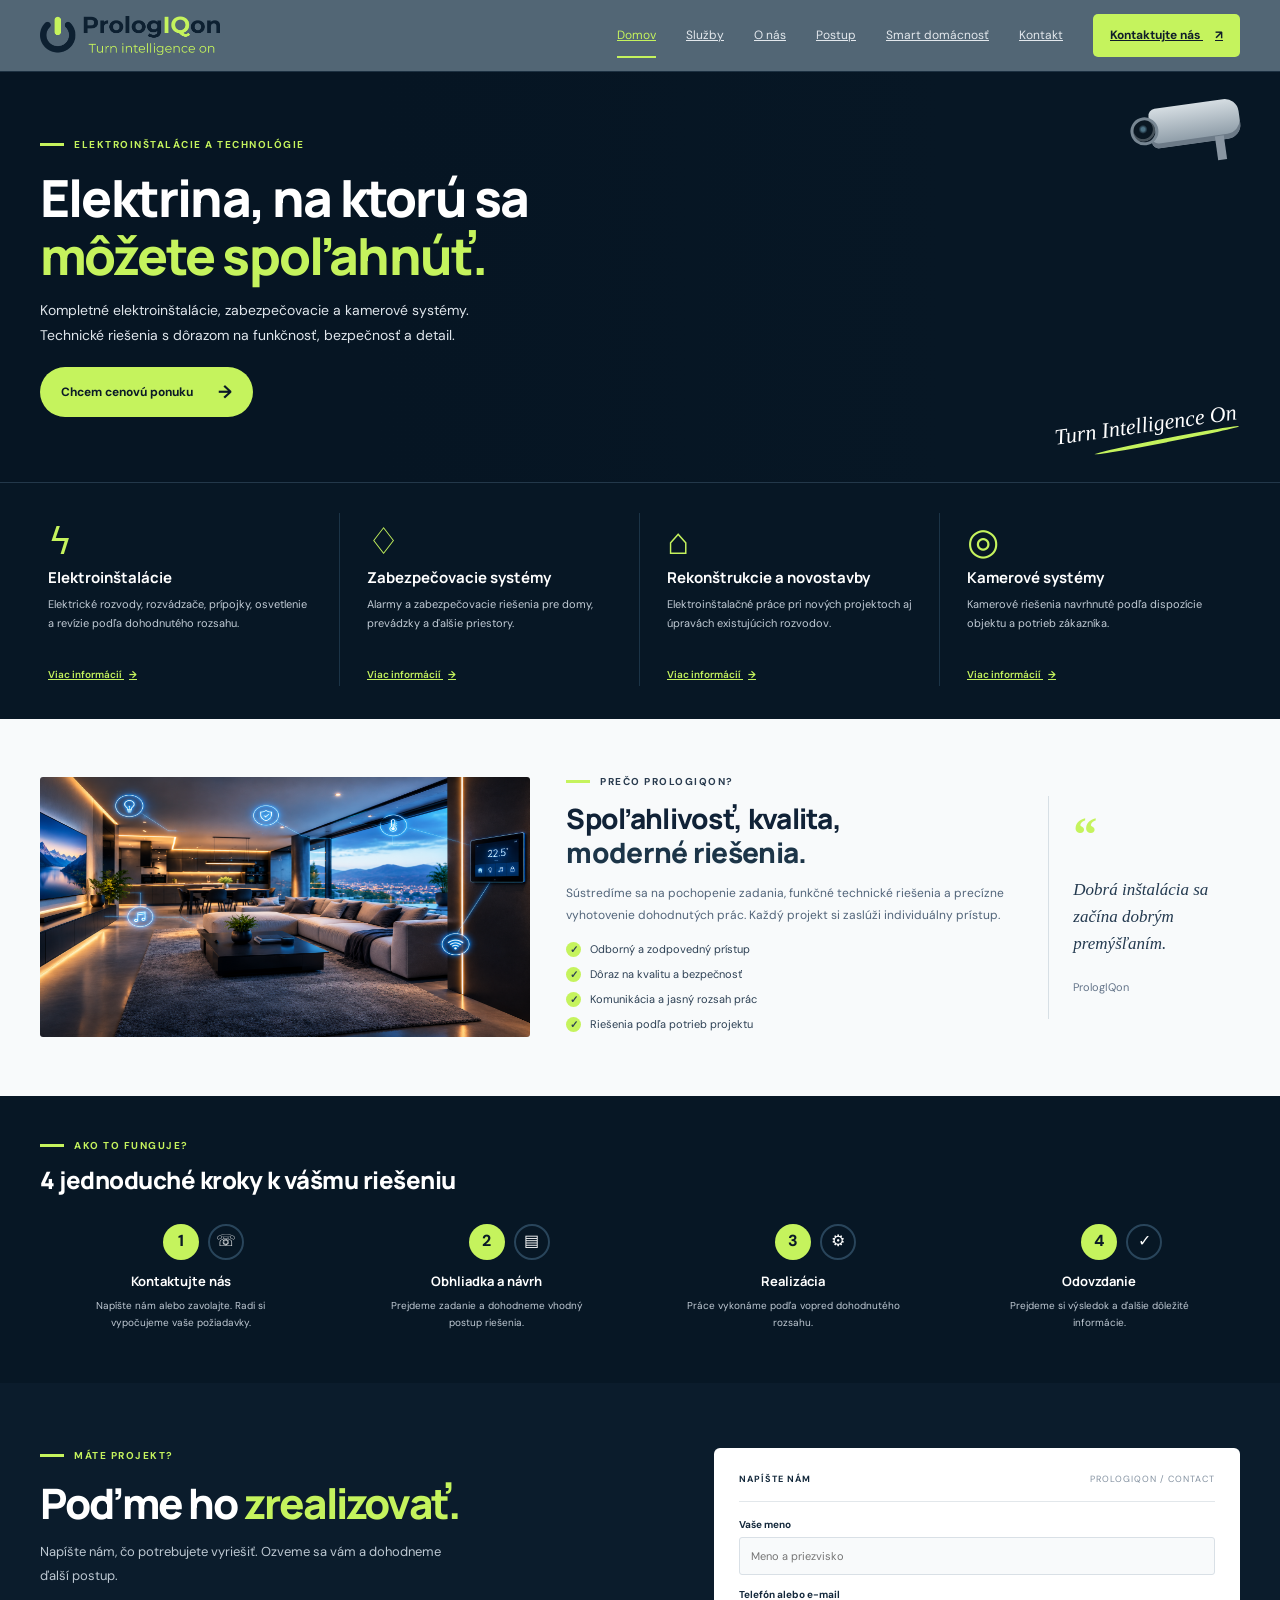
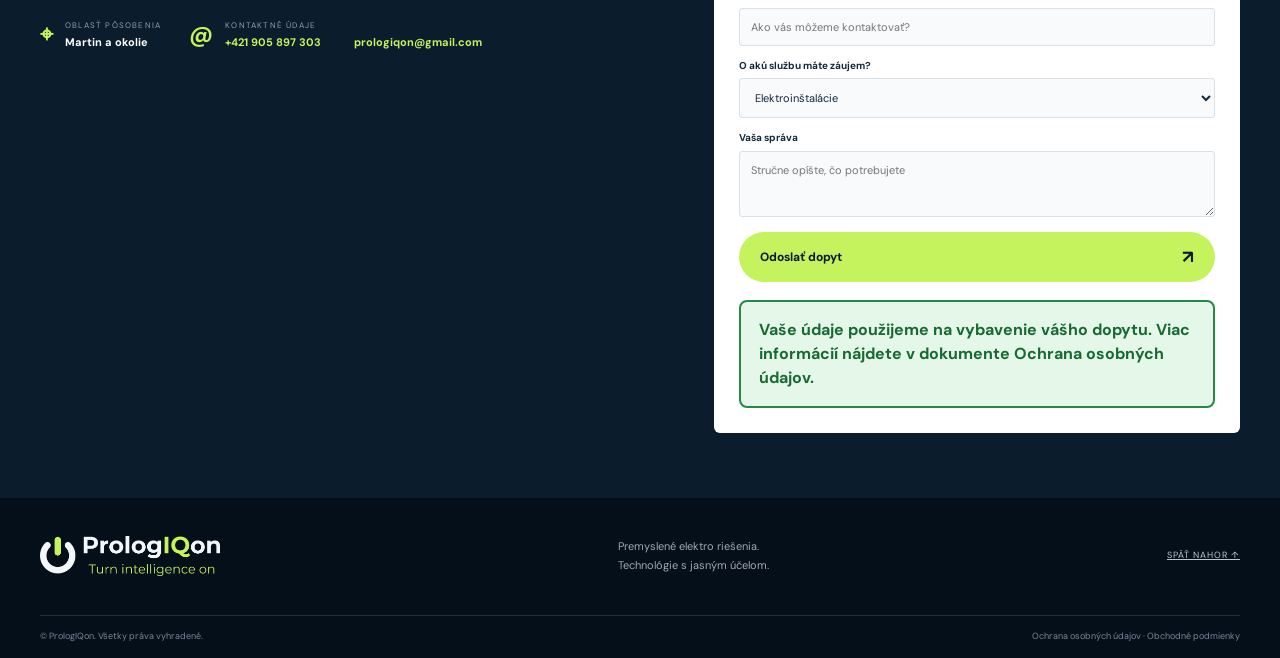
==== commit 15b971f4: "Update index.html" ====
--- a/index.html
+++ b/index.html
@@ -1,4 +1,4 @@
-```html
+
 <!doctype html>
 <html lang="sk">
 <head>
@@ -233,4 +233,3 @@
 <script src="script.js"></script>
 </body>
 </html>
-```
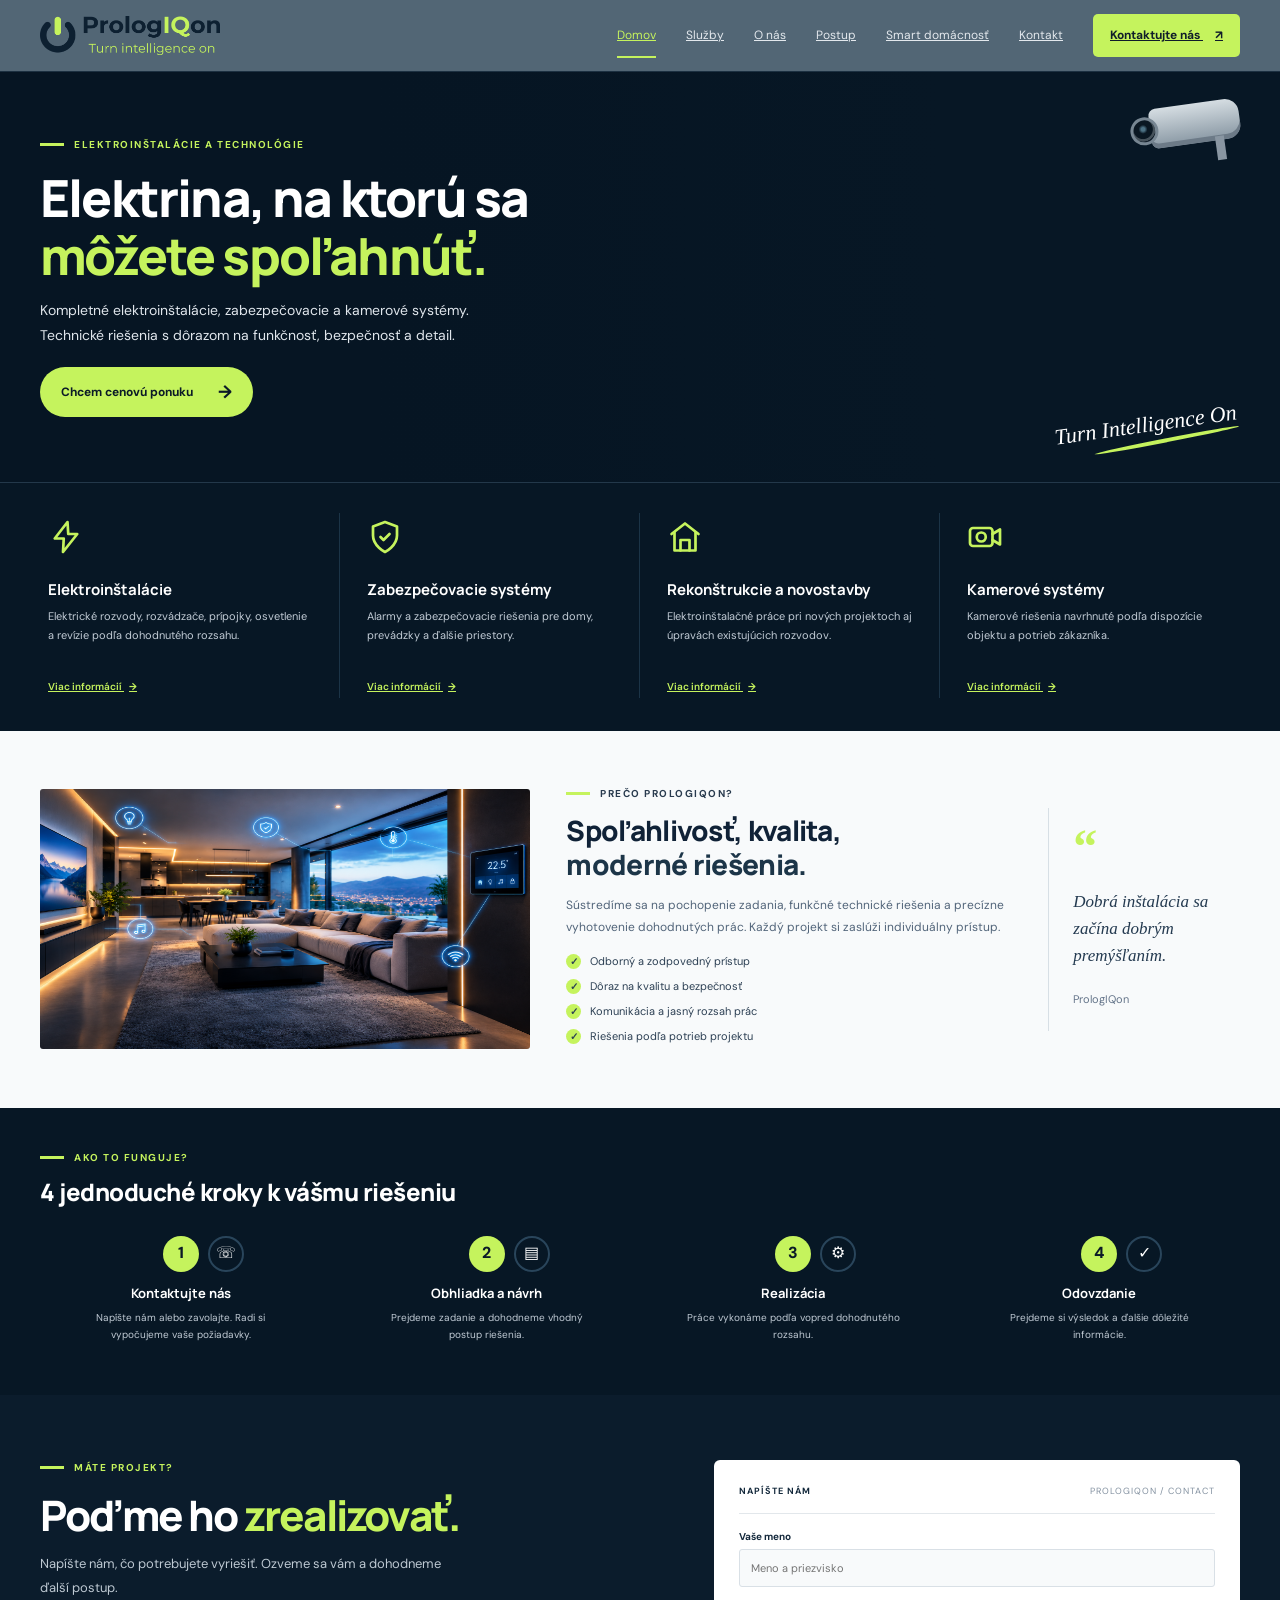
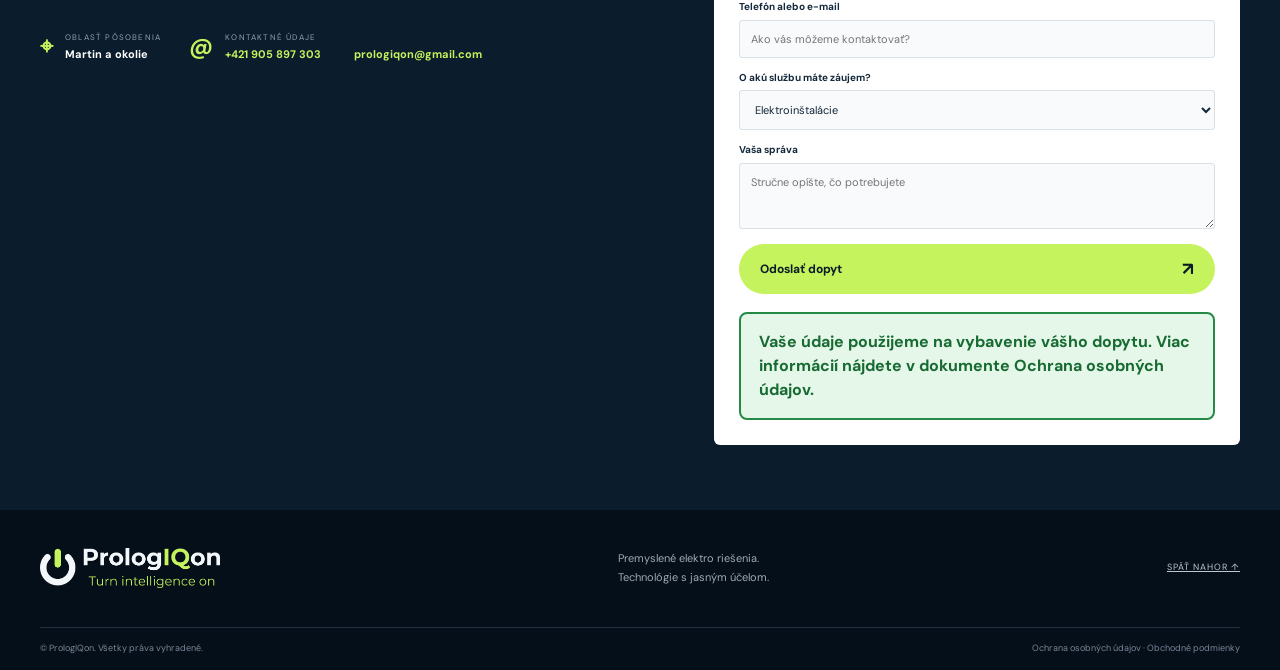
==== commit 30570526: "Update index.html" ====
--- a/index.html
+++ b/index.html
@@ -9,6 +9,27 @@
 <meta name="description" content="PrologIQon – elektroinštalácie, zabezpečovacie a kamerové systémy. Martin a okolie.">
 <title>PrologIQon | Elektroinštalácie a technológie</title>
 <link rel="stylesheet" href="styles.css?v=2">
+<style>
+/* Jednotné SVG piktogramy v sekcii Služby */
+.service .line-icon {
+  display: flex;
+  align-items: center;
+  justify-content: flex-start;
+  height: 48px;
+  margin-bottom: 18px;
+  color: #C5F35D;
+}
+.service .line-icon svg {
+  display: block;
+  width: 36px;
+  height: 36px;
+  stroke: currentColor;
+  fill: none;
+  stroke-width: 1.8;
+  stroke-linecap: round;
+  stroke-linejoin: round;
+}
+</style>
 </head>
 <body>
 
@@ -57,25 +78,46 @@
 <section class="service-strip" id="sluzby">
   <div class="wrap service-grid">
     <article class="service">
-      <div class="line-icon">ϟ</div>
+      <div class="line-icon" aria-hidden="true">
+        <svg viewBox="0 0 24 24">
+          <path d="M13 2 4.5 13h6l-.5 9L19.5 10h-6L13 2Z"/>
+        </svg>
+      </div>
       <h2>Elektroinštalácie</h2>
       <p>Elektrické rozvody, rozvádzače, prípojky, osvetlenie a revízie podľa dohodnutého rozsahu.</p>
       <a href="#kontakt">Viac informácií <b>→</b></a>
     </article>
     <article class="service">
-      <div class="line-icon">♢</div>
+      <div class="line-icon" aria-hidden="true">
+        <svg viewBox="0 0 24 24">
+          <path d="M12 22s8-4 8-11V5l-8-3-8 3v6c0 7 8 11 8 11Z"/>
+          <path d="m9 12 2 2 4-4"/>
+        </svg>
+      </div>
       <h2>Zabezpečovacie systémy</h2>
       <p>Alarmy a zabezpečovacie riešenia pre domy, prevádzky a ďalšie priestory.</p>
       <a href="#kontakt">Viac informácií <b>→</b></a>
     </article>
     <article class="service">
-      <div class="line-icon">⌂</div>
+      <div class="line-icon" aria-hidden="true">
+        <svg viewBox="0 0 24 24">
+          <path d="m3 10 9-7 9 7"/>
+          <path d="M5 9v12h14V9"/>
+          <path d="M9 21v-7h6v7"/>
+        </svg>
+      </div>
       <h2>Rekonštrukcie a novostavby</h2>
       <p>Elektroinštalačné práce pri nových projektoch aj úpravách existujúcich rozvodov.</p>
       <a href="#kontakt">Viac informácií <b>→</b></a>
     </article>
     <article class="service">
-      <div class="line-icon">◎</div>
+      <div class="line-icon" aria-hidden="true">
+        <svg viewBox="0 0 24 24">
+          <path d="M2 8a2 2 0 0 1 2-2h11a2 2 0 0 1 2 2v8a2 2 0 0 1-2 2H4a2 2 0 0 1-2-2V8Z"/>
+          <path d="m17 10 5-3v10l-5-3"/>
+          <circle cx="9.5" cy="12" r="3"/>
+        </svg>
+      </div>
       <h2>Kamerové systémy</h2>
       <p>Kamerové riešenia navrhnuté podľa dispozície objektu a potrieb zákazníka.</p>
       <a href="#kontakt">Viac informácií <b>→</b></a>
--- a/styles.css
+++ b/styles.css
@@ -1157,3 +1157,22 @@
   text-decoration: underline;
   text-underline-offset: 3px;
 }
+
+/* KONEČNÁ OPRAVA FARBY HLAVIČKY NA MOBILE */
+@media screen and (max-width: 650px) {
+  header.site-header,
+  .site-header,
+  .site-header .nav {
+    background: #526675 !important;
+    background-color: #526675 !important;
+  }
+}
+/* Oprava farby hornej hlavičky na mobile */
+@media screen and (max-width: 650px) {
+  body header.site-header,
+  body header.site-header > .wrap.nav,
+  body header.site-header .brand {
+    background-color: #526675 !important;
+    background-image: none !important;
+  }
+}
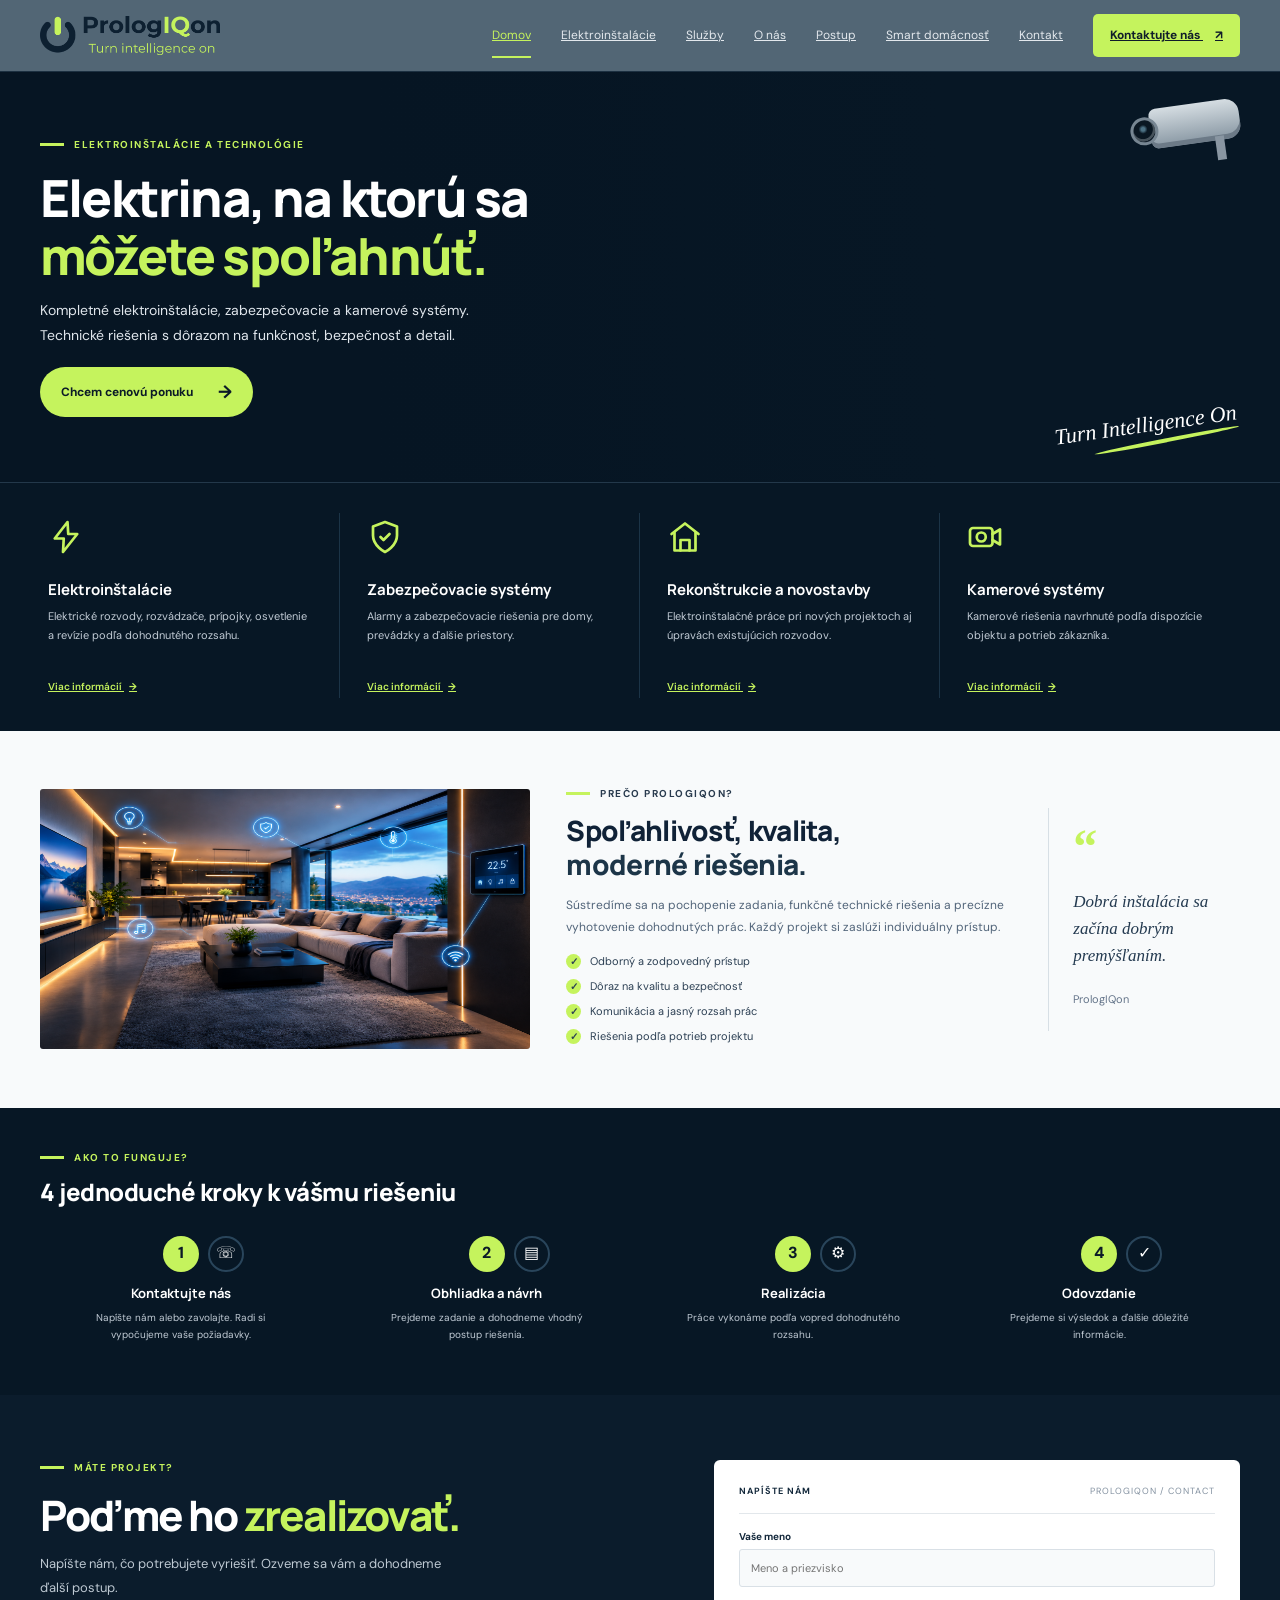
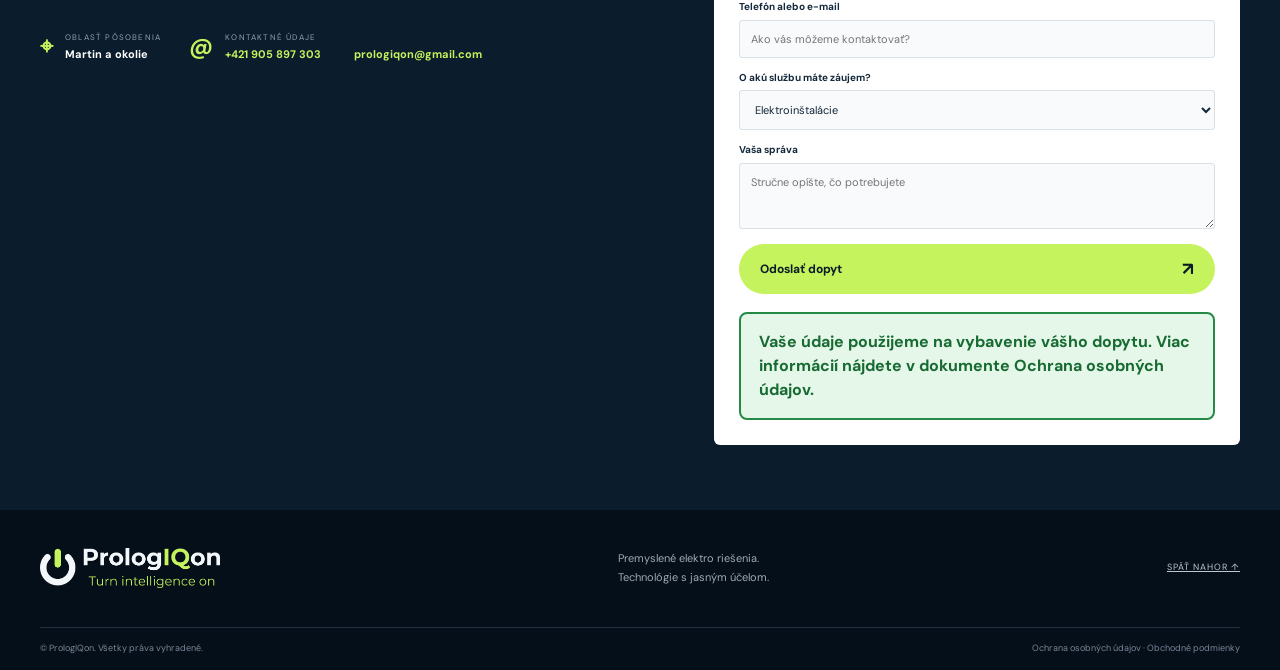
==== commit 6a57d3c8: "Update index.html" ====
--- a/index.html
+++ b/index.html
@@ -43,6 +43,7 @@
     </button>
     <nav class="links">
       <a class="active" href="#domov">Domov</a>
+      <a href="elektroinstalacie.html">Elektroinštalácie</a>
       <a href="#sluzby">Služby</a>
       <a href="#onas">O nás</a>
       <a href="#postup">Postup</a>
--- a/styles.css
+++ b/styles.css
@@ -1176,3 +1176,61 @@
     background-image: none !important;
   }
 }
+
+/* Oprava mobilneho hamburgeroveho menu: tmave pozadie a citatelne odkazy */
+@media screen and (max-width: 650px) {
+  body header.site-header .links {
+    position: absolute !important;
+    top: 66px !important;
+    left: 0 !important;
+    right: 0 !important;
+    flex-direction: column !important;
+    align-items: stretch !important;
+    gap: 0 !important;
+    padding: 16px 22px 22px !important;
+    background: #071725 !important;
+    background-color: #071725 !important;
+    background-image: none !important;
+    border: 1px solid rgba(255, 255, 255, 0.15) !important;
+    box-shadow: 0 12px 28px rgba(0, 0, 0, 0.35) !important;
+    z-index: 9999 !important;
+  }
+
+  body header.site-header .links:not(.open) {
+    display: none !important;
+  }
+
+  body header.site-header .links.open {
+    display: flex !important;
+  }
+
+  body header.site-header .links a,
+  body header.site-header .links a:visited {
+    display: block !important;
+    padding: 12px 0 !important;
+    color: #FFFFFF !important;
+    background: transparent !important;
+    border-top: 1px solid rgba(255, 255, 255, 0.12);
+    text-decoration: none !important;
+  }
+
+  body header.site-header .links a:hover,
+  body header.site-header .links a:focus,
+  body header.site-header .links a.active {
+    color: #C5F35D !important;
+  }
+
+  body header.site-header .links .active:after {
+    display: none !important;
+  }
+
+  body header.site-header .links a.nav-call,
+  body header.site-header .links a.nav-call:visited {
+    color: #071725 !important;
+    background: #C5F35D !important;
+    padding: 12px 15px !important;
+    margin-top: 8px !important;
+    border-top: 0 !important;
+    border-radius: 5px !important;
+  }
+}
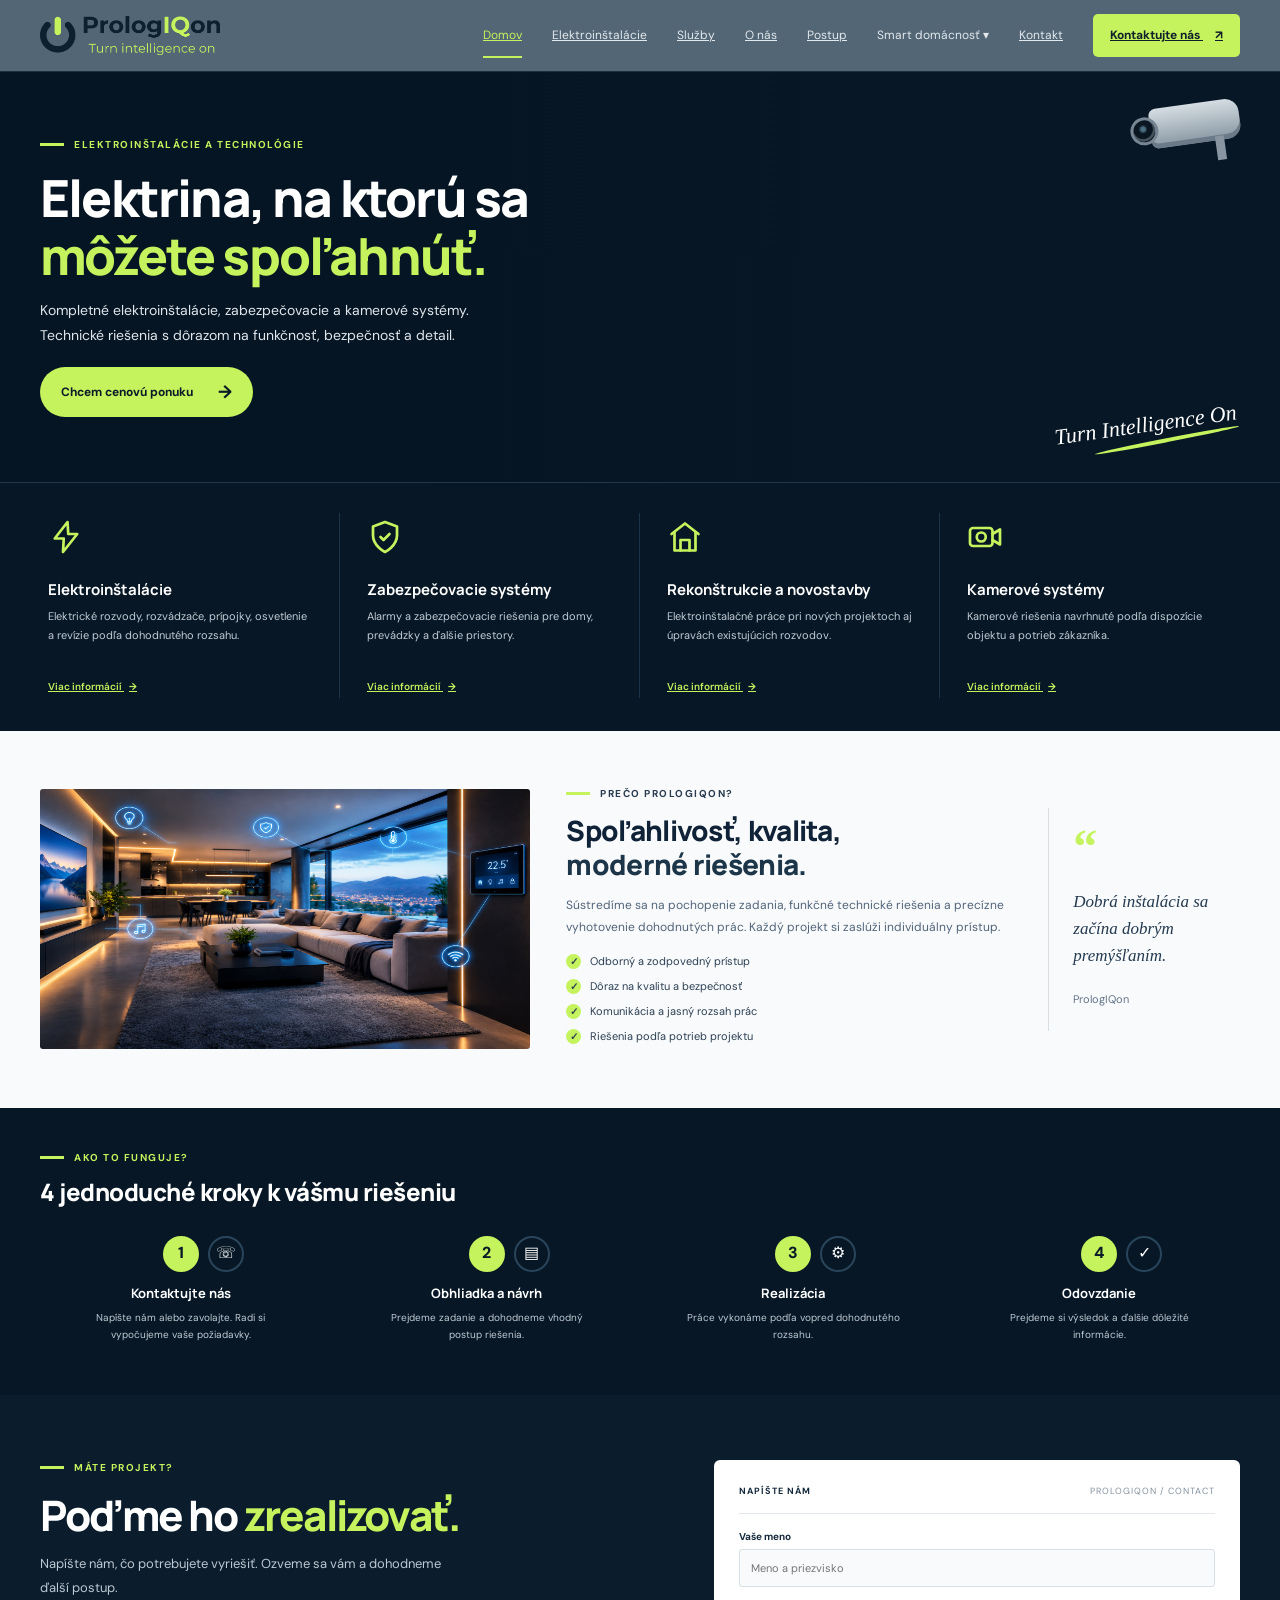
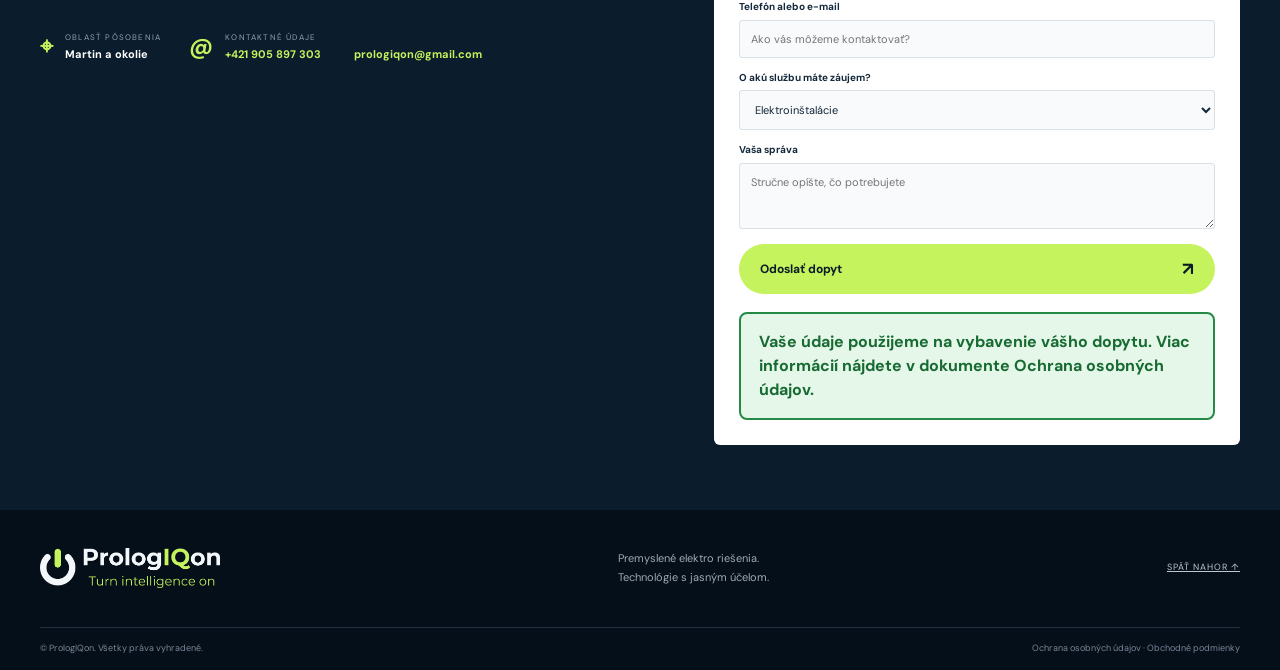
==== commit d6d04e40: "Update index.html" ====
--- a/index.html
+++ b/index.html
@@ -9,6 +9,7 @@
 <meta name="description" content="PrologIQon – elektroinštalácie, zabezpečovacie a kamerové systémy. Martin a okolie.">
 <title>PrologIQon | Elektroinštalácie a technológie</title>
 <link rel="stylesheet" href="styles.css?v=2">
+
 <style>
 /* Jednotné SVG piktogramy v sekcii Služby */
 .service .line-icon {
@@ -28,6 +29,108 @@
   stroke-width: 1.8;
   stroke-linecap: round;
   stroke-linejoin: round;
+}
+
+/* ROZBAĽOVACIA PONUKA SMART DOMÁCNOSŤ */
+.smart-nav-dropdown {
+  position: relative;
+}
+
+.smart-nav-toggle {
+  appearance: none;
+  -webkit-appearance: none;
+  display: inline-block;
+  margin: 0;
+  padding: 0;
+  border: 0;
+  background: transparent;
+  color: #e3e8ed;
+  font: inherit;
+  text-decoration: none;
+  white-space: nowrap;
+  cursor: pointer;
+}
+
+.smart-nav-toggle:hover {
+  color: #C5F35D;
+}
+
+.smart-nav-toggle::after {
+  content: " ▾";
+  font-size: 12px;
+}
+
+.smart-nav-toggle[aria-expanded="true"]::after {
+  content: " ▴";
+}
+
+.smart-nav-submenu {
+  display: none;
+  position: absolute;
+  top: 100%;
+  left: 0;
+  z-index: 10000;
+  min-width: 245px;
+  padding: 8px;
+  margin-top: 10px;
+  background: #0d2031;
+  border: 1px solid rgba(197, 243, 93, 0.35);
+  border-radius: 8px;
+  box-shadow: 0 10px 25px rgba(0, 0, 0, 0.25);
+  flex-direction: column;
+  gap: 2px;
+}
+
+.smart-nav-submenu[hidden] {
+  display: none !important;
+}
+
+.smart-nav-submenu:not([hidden]) {
+  display: flex;
+}
+
+.smart-nav-submenu a {
+  display: block;
+  padding: 11px 13px;
+  color: #ffffff;
+  text-decoration: none;
+  font-size: 14px;
+  line-height: 1.4;
+  border-radius: 5px;
+  white-space: nowrap;
+}
+
+.smart-nav-submenu a:hover,
+.smart-nav-submenu a:focus {
+  background: rgba(197, 243, 93, 0.12);
+  color: #C5F35D;
+}
+
+@media (max-width: 768px) {
+  .smart-nav-dropdown {
+    width: 100%;
+  }
+
+  .smart-nav-toggle {
+    display: block;
+    width: 100%;
+    padding: 12px 0;
+    text-align: left;
+  }
+
+  .smart-nav-submenu {
+    position: static;
+    min-width: 0;
+    width: 100%;
+    margin-top: 0;
+    margin-bottom: 8px;
+    box-sizing: border-box;
+    box-shadow: none;
+  }
+
+  .smart-nav-submenu a {
+    white-space: normal;
+  }
 }
 </style>
 </head>
@@ -47,7 +150,26 @@
       <a href="#sluzby">Služby</a>
       <a href="#onas">O nás</a>
       <a href="#postup">Postup</a>
-      <a href="smart-domacnost.html">Smart domácnosť</a>
+
+      <div class="smart-nav-dropdown">
+        <button
+          type="button"
+          class="smart-nav-toggle"
+          aria-expanded="false"
+          aria-controls="smart-nav-submenu"
+        >
+          Smart domácnosť
+        </button>
+
+        <div class="smart-nav-submenu" id="smart-nav-submenu" hidden>
+          <a href="smart-domacnost.html">Prehľad Smart domácnosti</a>
+          <a href="smart-osvetlenie.html">Inteligentné osvetlenie</a>
+          <a href="smart-kamery.html">Zabezpečenie a kamery</a>
+          <a href="smart-unik-vody.html">Ochrana pred únikom vody</a>
+          <a href="smart-garaz.html">Inteligentná garáž</a>
+        </div>
+      </div>
+
       <a href="#kontakt">Kontakt</a>
       <a class="nav-call" href="#kontakt">Kontaktujte nás <b>↗</b></a>
     </nav>
